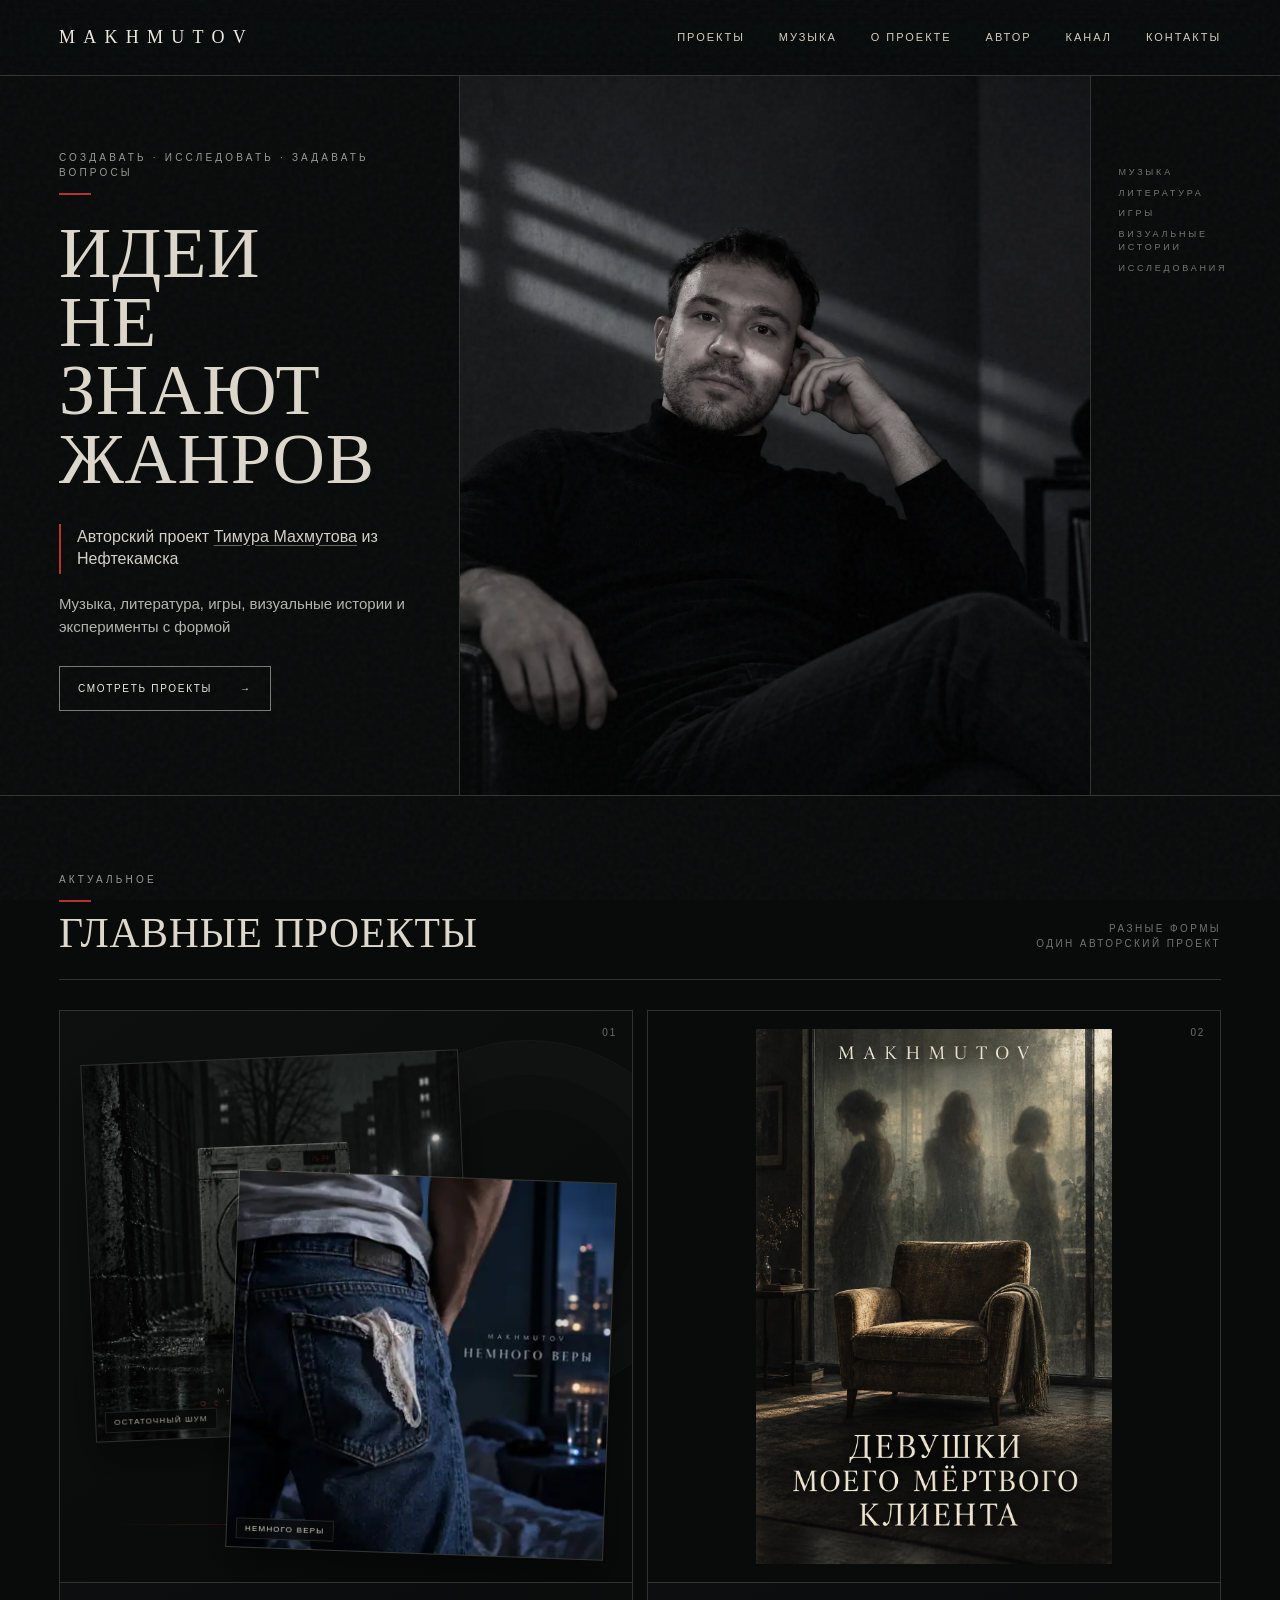
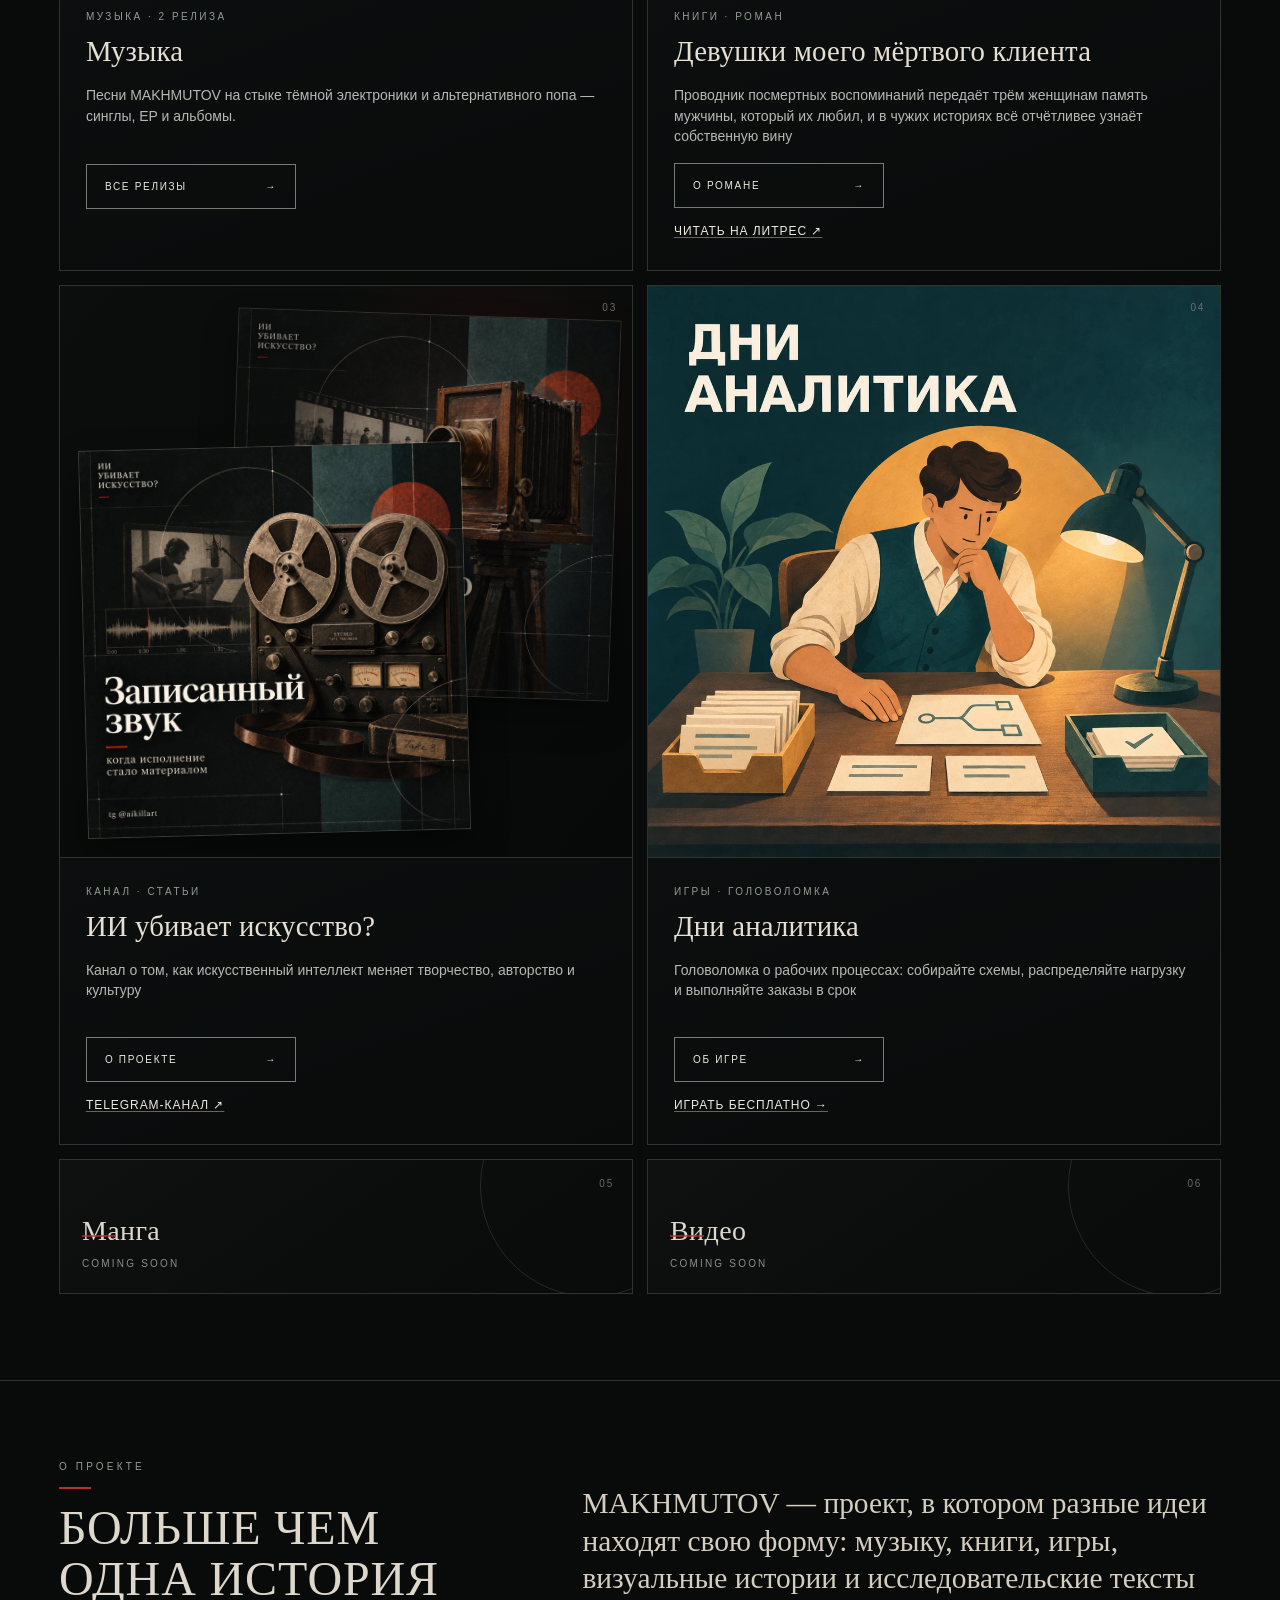
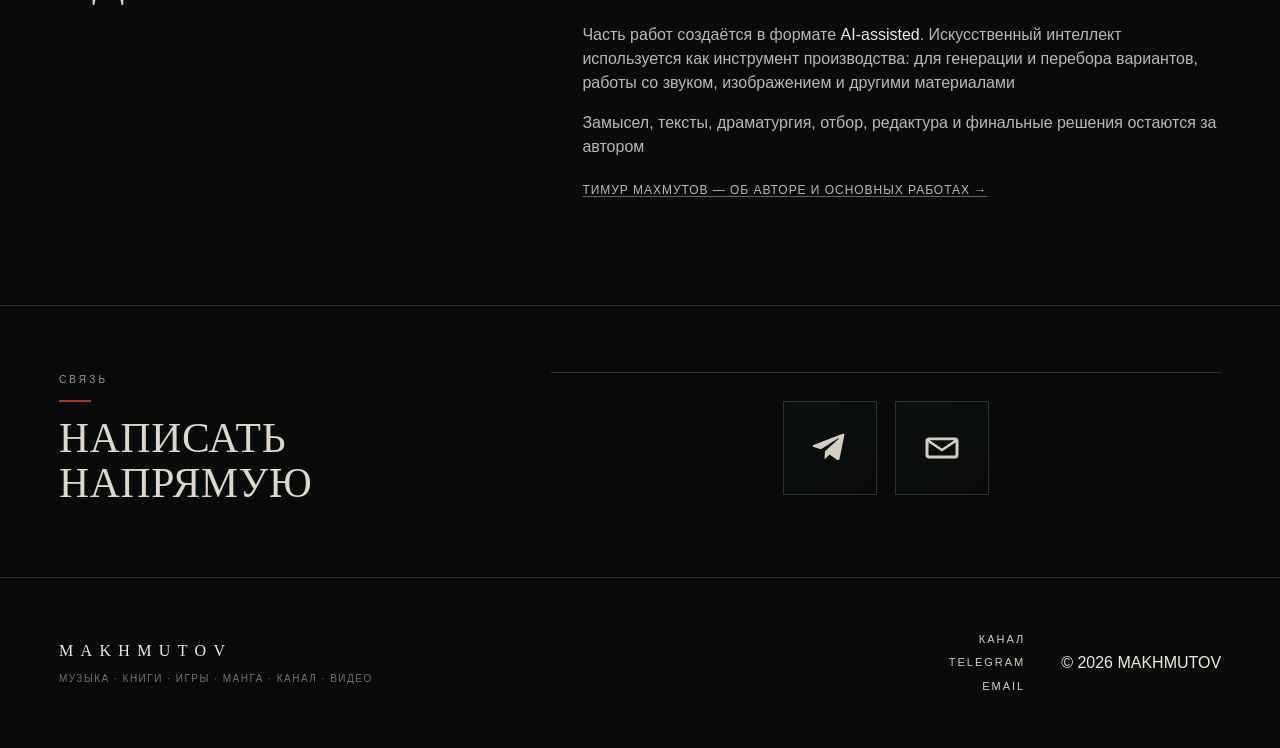
==== index.html @ 9120bb1f "Unify project cards and refine Analyst Days artwork and copy" ====
<!doctype html>
<html lang="ru">
<head>
  <meta charset="utf-8">
  <meta name="viewport" content="width=device-width, initial-scale=1">
  <title>MAKHMUTOV — Тимур Махмутов | музыка, книги, игры и AI-проекты</title>
  <meta name="description" content="Официальный сайт Тимура Махмутова (MAKHMUTOV): музыка, литература, игры, визуальные истории и исследования об ИИ, творчестве и технологиях.">
  <meta name="author" content="Тимур Махмутов">
  <meta name="robots" content="index, follow, max-image-preview:large, max-snippet:-1, max-video-preview:-1">
  <meta name="theme-color" content="#090b0b">
  <link rel="canonical" href="https://makhmutov.site/">

  <meta property="og:title" content="MAKHMUTOV — Тимур Махмутов">
  <meta property="og:description" content="Официальный сайт Тимура Махмутова: музыка, литература, игры, визуальные истории и исследования об ИИ и творчестве.">
  <meta property="og:type" content="website">
  <meta property="og:locale" content="ru_RU">
  <meta property="og:site_name" content="MAKHMUTOV">
  <meta property="og:url" content="https://makhmutov.site/">
  <meta property="og:image" content="https://makhmutov.site/assets/og-preview.jpg">
  <meta property="og:image:alt" content="MAKHMUTOV — авторский проект Тимура Махмутова">
  <meta property="og:image:width" content="1200">
  <meta property="og:image:height" content="630">
  <meta name="twitter:card" content="summary_large_image">
  <meta name="twitter:title" content="MAKHMUTOV — Тимур Махмутов">
  <meta name="twitter:description" content="Официальный сайт Тимура Махмутова: музыка, литература, игры, визуальные истории и исследования об ИИ и творчестве.">
  <meta name="twitter:image" content="https://makhmutov.site/assets/og-preview.jpg">

  <link rel="icon" href="assets/favicon.svg" type="image/svg+xml">
  <link rel="preload" as="image" href="assets/portrait.webp" fetchpriority="high">
  <link rel="stylesheet" href="styles.css?v=20261117-r2">

  <script type="application/ld+json">
  {
    "@context": "https://schema.org",
    "@graph": [
      {
        "@type": "WebSite",
        "@id": "https://makhmutov.site/#website",
        "name": "MAKHMUTOV",
        "url": "https://makhmutov.site/",
        "description": "Официальный сайт Тимура Махмутова (MAKHMUTOV): музыка, литература, игры, визуальные истории и исследования об ИИ, творчестве и технологиях.",
        "inLanguage": "ru",
        "creator": {
          "@id": "https://makhmutov.site/#timur-makhmutov"
        }
      },
      {
        "@type": "Person",
        "@id": "https://makhmutov.site/#timur-makhmutov",
        "name": "Тимур Махмутов",
        "alternateName": ["MAKHMUTOV", "Makhmutov", "Махмутов", "Timur Makhmutov"],
        "url": "https://makhmutov.site/timur-makhmutov/",
        "image": "https://makhmutov.site/assets/portrait.webp",
        "description": "Автор проекта MAKHMUTOV, работающего с музыкой, литературой, играми, визуальными историями и исследовательскими текстами.",
        "sameAs": [
          "https://github.com/MakhmutovTZ",
          "https://t.me/Mkh_tz"
        ]
      }
    ]
  }
  </script>
</head>
<body>
  <div class="grain" aria-hidden="true"></div>
  <div class="page-grid" aria-hidden="true"></div>

  <header class="topbar">
    <a class="wordmark" href="#top" aria-label="MAKHMUTOV — на главную">MAKHMUTOV</a>
    <button class="menu-toggle" aria-controls="nav" aria-expanded="false">Меню</button>
    <nav id="nav" class="nav" aria-label="Основная навигация">
      <a href="#works">Проекты</a>
      <a href="/music/">Музыка</a>
      <a href="#about">О проекте</a>
      <a href="/timur-makhmutov/">Автор</a>
      <a href="https://t.me/aikillart" target="_blank" rel="noopener noreferrer">Канал</a>
      <a href="#contacts">Контакты</a>
    </nav>
  </header>

  <main id="top">
    <section class="hero shell">
      <div class="hero-copy">
        <p class="kicker">Создавать · исследовать · задавать вопросы</p>
        <h1>Идеи<br>не знают<br>жанров</h1>
        <div class="hero-identity" aria-label="Об авторе проекта">
          Авторский проект <a class="identity-link" href="/timur-makhmutov/">Тимура Махмутова</a> из Нефтекамска
        </div>
        <p class="hero-sub">Музыка, литература, игры, визуальные истории и эксперименты с формой</p>
        <a class="btn" href="#works">Смотреть проекты <span aria-hidden="true">→</span></a>
      </div>

      <figure class="hero-image">
        <img src="assets/portrait.webp" alt="Тимур Махмутов" width="1254" height="1254" fetchpriority="high">
      </figure>

      <aside class="hero-aside" aria-label="Направления проекта">
        <span>МУЗЫКА</span>
        <span>ЛИТЕРАТУРА</span>
        <span>ИГРЫ</span>
        <span>ВИЗУАЛЬНЫЕ ИСТОРИИ</span>
        <span>ИССЛЕДОВАНИЯ</span>
      </aside>
    </section>

    <section id="works" class="works shell">
      <div class="section-head">
        <div>
          <p class="kicker">Актуальное</p>
          <h2>Главные проекты</h2>
        </div>
        <p class="section-note">Разные формы<br>Один авторский проект</p>
      </div>

      <div class="featured-grid">
        <a class="feature-card feature-music music-category-card" href="/music/" aria-label="Музыка MAKHMUTOV — открыть все релизы">
          <div class="feature-index">01</div>
          <div class="music-covers" aria-label="Обложки музыкальных релизов MAKHMUTOV">
            <figure class="music-cover">
              <img src="assets/ostatochny-shum.webp" alt="Обложка EP «Остаточный шум»" loading="lazy">
              <figcaption>Остаточный шум</figcaption>
            </figure>
            <figure class="music-cover">
              <img src="assets/nemnogo-very.webp" alt="Обложка сингла «Немного веры»" loading="lazy">
              <figcaption>Немного веры</figcaption>
            </figure>
          </div>
          <div class="feature-body">
            <p class="project-type">Музыка · 2 релиза</p>
            <h3>Музыка</h3>
            <p>Песни MAKHMUTOV на стыке тёмной электроники и альтернативного попа — синглы, EP и альбомы.</p>
            <div class="feature-actions">
              <span class="btn feature-card-cta">Все релизы <span aria-hidden="true">→</span></span>
            </div>
          </div>
        </a>

        <article class="feature-card feature-book">
          <div class="feature-index">02</div>
          <div class="feature-media book-media">
            <img src="assets/dead-client-girls.webp" alt="Обложка романа «Девушки моего мёртвого клиента»" loading="lazy">
          </div>
          <div class="feature-body">
            <p class="project-type">Книги · Роман</p>
            <h3>Девушки моего мёртвого клиента</h3>
            <p>Проводник посмертных воспоминаний передаёт трём женщинам память мужчины, который их любил, и в чужих историях всё отчётливее узнаёт собственную вину</p>
            <div class="feature-actions">
              <a class="btn" href="/books/devushki-moego-mertvogo-klienta/">О романе <span aria-hidden="true">→</span></a>
              <a class="text-link card-secondary-link" href="https://www.litres.ru/book/makhmutov-34075907/devushki-moego-miortvogo-klienta-74494457/" target="_blank" rel="noopener noreferrer">Читать на ЛитРес ↗</a>
            </div>
          </div>
        </article>

        <article id="channel" class="feature-card feature-channel">
          <div class="feature-index">03</div>
          <div class="channel-visual" aria-label="Визуалы статей канала «ИИ убивает искусство?»">
            <img class="channel-img channel-img-back" src="assets/ai-art-photo.webp" alt="Обложка статьи «Фотография и раннее кино»" loading="lazy">
            <img class="channel-img channel-img-front" src="assets/ai-art-sound.webp" alt="Обложка статьи «Записанный звук»" loading="lazy">
          </div>
          <div class="feature-body">
            <p class="project-type">Канал · Статьи</p>
            <h3>ИИ убивает искусство?</h3>
            <p>Канал о том, как искусственный интеллект меняет творчество, авторство и культуру</p>
            <div class="feature-actions">
              <a class="btn" href="/projects/ii-ubivaet-iskusstvo/">О проекте <span aria-hidden="true">→</span></a>
              <a class="text-link card-secondary-link" href="https://t.me/aikillart" target="_blank" rel="noopener noreferrer">Telegram-канал ↗</a>
            </div>
          </div>
        </article>
        <article class="feature-card feature-game" aria-labelledby="analyst-card-title">
          <div class="feature-index">04</div>
          <a class="feature-media game-cover" href="/games/analyst-days/" aria-label="Дни аналитика — об игре">
            <img src="/games/analyst-days/cover-square.webp" alt="Обложка «Дней аналитика»: аналитик за рабочим столом разбирает документы" width="1024" height="1024" loading="lazy">
          </a>
          <div class="feature-body">
            <p class="project-type">Игры · Головоломка</p>
            <h3 id="analyst-card-title">Дни аналитика</h3>
            <p>Головоломка о рабочих процессах: собирайте схемы, распределяйте нагрузку и выполняйте заказы в срок</p>
            <div class="feature-actions">
              <a class="btn" href="/games/analyst-days/">Об игре <span aria-hidden="true">→</span></a>
              <a class="text-link card-secondary-link" href="/games/analyst-days/play/">Играть бесплатно <span aria-hidden="true">→</span></a>
            </div>
          </div>
        </article>
      </div>

      <div class="future-grid future-grid-pair" aria-label="Будущие направления">
        <article class="future-card">
          <span class="future-no">05</span>
          <div><h3>Манга</h3><p>COMING SOON</p></div>
        </article>
        <article class="future-card">
          <span class="future-no">06</span>
          <div><h3>Видео</h3><p>COMING SOON</p></div>
        </article>
      </div>
    </section>

    <section id="about" class="about shell">
      <div class="about-title">
        <p class="kicker">О проекте</p>
        <h2>Больше чем одна история</h2>
      </div>
      <div class="about-copy">
        <p class="about-lead">MAKHMUTOV — проект, в котором разные идеи находят свою форму: музыку, книги, игры, визуальные истории и исследовательские тексты</p>
        <p>Часть работ создаётся в формате <strong>AI-assisted</strong>. Искусственный интеллект используется как инструмент производства: для генерации и перебора вариантов, работы со звуком, изображением и другими материалами</p>
        <p>Замысел, тексты, драматургия, отбор, редактура и финальные решения остаются за автором</p>
        <p><a class="text-link" href="/timur-makhmutov/">Тимур Махмутов — об авторе и основных работах <span aria-hidden="true">→</span></a></p>
      </div>
    </section>

    <section id="contacts" class="contacts shell">
      <div class="contacts-title">
        <p class="kicker">Связь</p>
        <h2>Написать напрямую</h2>
      </div>
      <div class="contact-links" aria-label="Способы связи">
        <a class="contact-icon" href="https://t.me/Mkh_tz" target="_blank" rel="noopener noreferrer" aria-label="Написать в Telegram" data-label="Telegram">
          <svg viewBox="0 0 24 24" aria-hidden="true">
            <path d="M21.6 3.3 18.4 19c-.2 1.1-.9 1.4-1.8.9l-4.9-3.6-2.4 2.3c-.3.3-.5.5-1 .5l.4-5 9.1-8.2c.4-.4-.1-.6-.6-.2L6 12.8l-4.8-1.5c-1-.3-1.1-1 .2-1.5L20 2.6c.9-.3 1.8.2 1.6.7Z"/>
          </svg>
          <span class="sr-only">Telegram</span>
        </a>
        <a class="contact-icon" href="mailto:timamakhmutovz@gmail.com" aria-label="Написать по электронной почте" data-label="Email">
          <svg viewBox="0 0 24 24" aria-hidden="true">
            <path d="M3.5 5h17A2.5 2.5 0 0 1 23 7.5v9A2.5 2.5 0 0 1 20.5 19h-17A2.5 2.5 0 0 1 1 16.5v-9A2.5 2.5 0 0 1 3.5 5Zm8.5 7.3 8.2-5.5H3.8l8.2 5.5Zm0 2.1L3 8.4v8.1c0 .3.2.5.5.5h17c.3 0 .5-.2.5-.5V8.4l-9 6Z"/>
          </svg>
          <span class="sr-only">Email</span>
        </a>
      </div>
    </section>
  </main>

  <footer class="footer shell">
    <div>
      <div class="wordmark footer-mark">MAKHMUTOV</div>
      <p>Музыка · книги · игры · манга · канал · видео</p>
    </div>
    <div class="footer-links">
      <a href="https://t.me/aikillart" target="_blank" rel="noopener noreferrer">Канал</a>
      <a href="https://t.me/Mkh_tz" target="_blank" rel="noopener noreferrer">Telegram</a>
      <a href="mailto:timamakhmutovz@gmail.com">Email</a>
    </div>
    <div class="copyright">© 2026 MAKHMUTOV</div>
  </footer>

  <script src="script.js?v=20261117"></script>
</body>
</html>
---- styles.css ----
:root{
  --bg:#090b0b;
  --panel:#0d1010;
  --panel2:#101313;
  --ink:#eee9df;
  --paper:#d5cec0;
  --muted:#969b95;
  --line:#303431;
  --line-soft:#202422;
  --accent:#b6322b;
  --serif:Georgia,"Times New Roman",serif;
  --display-serif:"Bodoni 72",Didot,"Bodoni MT","Times New Roman",serif;
  --sans:-apple-system,BlinkMacSystemFont,"Segoe UI",Arial,sans-serif;
  --max:1540px;
}
*{box-sizing:border-box}
html{scroll-behavior:smooth;background:var(--bg)}
body{margin:0;background:var(--bg);color:var(--ink);font-family:var(--sans);line-height:1.5;overflow-x:hidden}
img{max-width:100%;display:block}
a{color:inherit}
::selection{background:var(--accent);color:#fff}
.grain{position:fixed;inset:0;z-index:40;pointer-events:none;opacity:.045;background-image:url("data:image/svg+xml,%3Csvg viewBox='0 0 200 200' xmlns='http://www.w3.org/2000/svg'%3E%3Cfilter id='n'%3E%3CfeTurbulence type='fractalNoise' baseFrequency='.84' numOctaves='3' stitchTiles='stitch'/%3E%3C/filter%3E%3Crect width='100%25' height='100%25' filter='url(%23n)' opacity='.72'/%3E%3C/svg%3E")}
.page-grid{position:fixed;inset:0;z-index:-1;pointer-events:none;background-image:linear-gradient(to right,transparent calc(25% - .5px),rgba(255,255,255,.035) 25%,transparent calc(25% + .5px)),linear-gradient(to right,transparent calc(50% - .5px),rgba(255,255,255,.028) 50%,transparent calc(50% + .5px)),linear-gradient(to right,transparent calc(75% - .5px),rgba(255,255,255,.035) 75%,transparent calc(75% + .5px))}
.shell{max-width:var(--max);margin:0 auto;padding-left:clamp(22px,4.6vw,78px);padding-right:clamp(22px,4.6vw,78px)}
.topbar{height:76px;display:flex;align-items:center;padding:0 clamp(22px,4.6vw,78px);border-bottom:1px solid var(--line);background:rgba(9,11,11,.91);backdrop-filter:blur(14px);position:sticky;top:0;z-index:30}
.wordmark{font-family:var(--serif);font-size:18px;letter-spacing:.46em;text-decoration:none;white-space:nowrap;color:var(--ink)}
.nav{margin-left:auto;display:flex;gap:34px;align-items:center}.nav a,.footer a{font-size:11px;letter-spacing:.18em;text-transform:uppercase;text-decoration:none;color:var(--paper)}.nav a:hover,.footer a:hover{color:#fff}
.menu-toggle{display:none;margin-left:auto;border:1px solid var(--line);background:none;color:var(--ink);padding:8px 12px;letter-spacing:.14em;text-transform:uppercase;font-size:10px}
.kicker{margin:0;color:var(--muted);font-size:10px;letter-spacing:.32em;text-transform:uppercase}.kicker:after{content:"";display:block;width:32px;height:2px;background:var(--accent);margin-top:13px}
.hero{min-height:720px;display:grid;grid-template-columns:minmax(330px,.92fr) minmax(560px,1.45fr) minmax(125px,.30fr);border-bottom:1px solid var(--line);overflow:hidden;position:relative}
.hero-copy{padding:74px 40px 60px 0;position:relative;z-index:3}.hero h1,.section-head h2,.about h2,.contacts h2{font-family:var(--display-serif);font-weight:400;text-transform:uppercase;color:#ddd7cc;letter-spacing:.018em}.feature-body h3,.future-card h3{font-family:var(--serif);font-weight:400;text-transform:none}.hero h1{font-size:clamp(56px,5.65vw,92px);line-height:.95;letter-spacing:.012em;margin:24px 0 30px}
.hero-identity{max-width:500px;border-left:2px solid var(--accent);padding:2px 0 3px 16px;margin:0 0 19px;font-family:var(--sans);font-size:clamp(16px,1.18vw,19px);font-weight:400;line-height:1.42;color:#d5d0c7;letter-spacing:.005em}
.hero-sub{font-size:15px;color:#b3b5b0;max-width:470px;margin:0 0 4px}
.btn{display:inline-flex;align-items:center;justify-content:space-between;gap:28px;min-width:210px;margin-top:24px;padding:14px 18px;border:1px solid #777b76;color:var(--ink);text-decoration:none;text-transform:uppercase;letter-spacing:.17em;font-size:10px;transition:.22s}.btn:hover{border-color:var(--accent);background:rgba(182,50,43,.09)}.btn-muted{opacity:.58;cursor:default}.btn-muted:hover{border-color:#777b76;background:none}
.hero-image{margin:0;border-left:1px solid var(--line);border-right:1px solid var(--line);min-height:100%;position:relative;background:#111}.hero-image:after{content:"";position:absolute;inset:0;background:linear-gradient(90deg,rgba(9,11,11,.26),transparent 42%),linear-gradient(0deg,rgba(9,11,11,.20),transparent 36%)}.hero-image img{width:100%;height:100%;object-fit:cover;object-position:52% 40%;filter:saturate(.72) contrast(1.04) brightness(.93)}
.hero-aside{padding:90px 0 0 28px;display:flex;flex-direction:column;gap:7px;color:#717671;font-size:9px;letter-spacing:.31em}
.works{padding-top:76px;padding-bottom:86px}.section-head{display:flex;align-items:end;justify-content:space-between;border-bottom:1px solid var(--line);padding-bottom:24px;margin-bottom:30px}.section-head h2{font-size:clamp(30px,3.25vw,50px);line-height:1.04;margin:10px 0 0}.section-note{margin:0 0 4px;color:#6f746f;text-transform:uppercase;font-size:10px;letter-spacing:.24em;text-align:right}
.featured-grid{display:grid;grid-template-columns:repeat(3,minmax(0,1fr));gap:14px}.feature-card{border:1px solid var(--line);background:linear-gradient(160deg,var(--panel2),var(--bg));position:relative;min-width:0;display:flex;flex-direction:column;overflow:hidden}.feature-index{position:absolute;right:15px;top:14px;color:#686d68;font-size:10px;letter-spacing:.18em;z-index:4}.feature-media{aspect-ratio:1/1;overflow:hidden;border-bottom:1px solid var(--line);background:#080909}.feature-media img{width:100%;height:100%;object-fit:cover;transition:transform .6s ease}.feature-card:hover .feature-media img{transform:scale(1.015)}.book-media img{object-fit:contain;background:#090a0a;padding:18px 0}.feature-body{padding:26px 26px 30px;display:flex;flex-direction:column;flex:1}.project-type{margin:0;color:var(--muted);font-size:10px;letter-spacing:.25em;text-transform:uppercase}.feature-body h3{font-size:clamp(26px,2.25vw,40px);line-height:1.08;margin:12px 0 10px;letter-spacing:.005em;color:#e5dfd4}.feature-body p:not(.project-type):not(.meta){color:#b6b8b3;font-size:14px;line-height:1.46;margin:8px 0 16px}.feature-body .btn{margin-top:0;align-self:flex-start}.meta{font-size:10px;letter-spacing:.19em;text-transform:uppercase;color:var(--paper);margin:0}.feature-actions{margin-top:auto;display:flex;flex-direction:column;align-items:flex-start;gap:14px}.feature-actions .btn{margin-top:0}.feature-actions .card-secondary-link{display:block;margin-top:0!important}@media(min-width:821px){.featured-grid .feature-actions{min-height:76px}}
.channel-visual{aspect-ratio:1/1;position:relative;overflow:hidden;border-bottom:1px solid var(--line);background:#070908}.channel-visual:before{content:"";position:absolute;inset:0;background:radial-gradient(circle at 74% 25%,rgba(182,50,43,.13),transparent 34%),linear-gradient(130deg,#0b0e0d,#070808);z-index:0}.channel-img{position:absolute;width:67%;box-shadow:0 18px 36px rgba(0,0,0,.45);border:1px solid rgba(213,206,192,.25);z-index:1;transition:transform .38s ease,opacity .38s ease,box-shadow .38s ease}.channel-img-back{top:5%;right:3%;transform:rotate(2deg);opacity:.72}.channel-img-front{left:4%;bottom:4%;transform:rotate(-1.5deg)}.feature-channel:hover .channel-img-back{transform:translate(5px,-6px) rotate(2.8deg);opacity:.82;box-shadow:0 22px 42px rgba(0,0,0,.5)}.feature-channel:hover .channel-img-front{transform:translate(-5px,6px) rotate(-2.3deg);box-shadow:0 24px 46px rgba(0,0,0,.54)}
.future-grid{display:grid;grid-template-columns:repeat(3,1fr);gap:14px;margin-top:14px}.future-card{min-height:185px;border:1px solid var(--line);background:linear-gradient(145deg,#0e1110,#090a0a);padding:22px;display:flex;justify-content:space-between;align-items:flex-end;position:relative;overflow:hidden}.future-card:before{content:"";position:absolute;right:-70px;top:-85px;width:220px;height:220px;border:1px solid #242826;border-radius:50%}.future-card:after{content:"";position:absolute;left:22px;bottom:56px;width:34px;height:2px;background:var(--accent);opacity:.7}.future-no{position:absolute;right:18px;top:16px;color:#656a65;font-size:10px;letter-spacing:.18em}.future-card h3{font-size:28px;margin:0 0 4px;letter-spacing:.015em;color:#ded8ce}.future-card p{margin:0;color:#8b8f8a;letter-spacing:.22em;font-size:10px}
.about{border-top:1px solid var(--line);border-bottom:1px solid var(--line);padding-top:78px;padding-bottom:88px;display:grid;grid-template-columns:.78fr 1.22fr;gap:9vw}.about h2{font-size:clamp(34px,3.75vw,58px);line-height:1.06;margin:14px 0 0}.about-copy{padding-top:26px}.about-lead{font-family:var(--serif);font-size:clamp(23px,2.3vw,36px);line-height:1.27;margin:0 0 26px;color:var(--paper)}.about-copy p:not(.about-lead){max-width:780px;color:#b7bab4;font-size:16px}.about-copy strong{color:var(--ink);font-weight:500}
.contacts{border-bottom:1px solid var(--line);padding-top:66px;padding-bottom:72px;display:grid;grid-template-columns:.72fr 1.28fr;gap:9vw;align-items:start}
.contacts h2{font-size:clamp(32px,3.25vw,50px);line-height:1.06;margin:14px 0 0}
.contact-links{display:flex;align-items:center;justify-content:center;gap:18px;border-top:1px solid var(--line);padding-top:28px;width:100%}
.contact-icon{width:94px;height:94px;border:1px solid var(--line);display:grid;place-items:center;position:relative;text-decoration:none;color:var(--paper);background:linear-gradient(145deg,#0d1010,#090b0b);transition:.22s transform,.22s border-color,.22s background-color}
.contact-icon svg{width:36px;height:36px;fill:currentColor;transition:.22s color,.22s transform}
.contact-icon:after{content:attr(data-label);position:absolute;left:50%;bottom:-27px;transform:translateX(-50%);font-size:9px;letter-spacing:.22em;text-transform:uppercase;color:#777c77;opacity:0;transition:.2s opacity;white-space:nowrap}
.contact-icon:hover{transform:translateY(-3px);border-color:var(--accent);background:#0d1010}
.contact-icon:hover svg{color:var(--accent);transform:scale(1.04)}
.contact-icon:hover:after{opacity:1}
.sr-only{position:absolute;width:1px;height:1px;padding:0;margin:-1px;overflow:hidden;clip:rect(0,0,0,0);white-space:nowrap;border:0}
.footer{min-height:170px;display:grid;grid-template-columns:1fr auto auto;align-items:center;gap:36px}.footer-mark{font-size:16px}.footer p{margin:8px 0 0;color:#6f746f;font-size:10px;letter-spacing:.15em;text-transform:uppercase}.footer-links{text-align:right;display:flex;flex-direction:column;gap:7px}.copyright{white-space:nowrap}
@media(max-width:1100px){.hero{grid-template-columns:minmax(300px,.9fr) minmax(480px,1.35fr)}.hero-aside{display:none}.featured-grid{grid-template-columns:1fr 1fr}.feature-channel{grid-column:1/-1;display:grid;grid-template-columns:1fr 1fr}.feature-channel .channel-visual{aspect-ratio:auto;min-height:520px;border-bottom:0;border-right:1px solid var(--line)}.feature-channel .feature-body{justify-content:center}.future-grid{grid-template-columns:repeat(3,1fr)}}
@media(max-width:820px){.topbar{height:64px}.nav{display:none;position:absolute;left:0;right:0;top:64px;background:#090b0b;border-bottom:1px solid var(--line);padding:20px 24px;flex-direction:column;align-items:flex-start;gap:16px}.nav.open{display:flex}.menu-toggle{display:block}.hero{display:flex;flex-direction:column;min-height:auto}.hero-copy{padding:52px 0 34px}.hero-image{height:min(76vw,650px);min-height:440px;border:1px solid var(--line);order:2}.hero h1{font-size:clamp(52px,10.8vw,74px)}.featured-grid{grid-template-columns:1fr}.feature-channel{grid-column:auto;display:flex}.feature-channel .channel-visual{min-height:0;aspect-ratio:1/1;border-right:0;border-bottom:1px solid var(--line)}.future-grid{grid-template-columns:1fr}.about,.contacts{grid-template-columns:1fr;gap:20px}.about-copy{padding-top:0}.contact-links{display:flex;grid-template-columns:none}.section-head{display:block}.section-note{text-align:left;margin-top:14px}.footer{grid-template-columns:1fr;padding-top:42px;padding-bottom:42px;gap:18px}.footer-links{text-align:left}}
@media(max-width:520px){.wordmark{font-size:13px;letter-spacing:.35em}.hero h1{font-size:48px}.hero-identity{font-size:16px}.hero-image{height:460px}.works{padding-top:54px;padding-bottom:58px}.feature-body{padding:22px}.feature-body h3{font-size:34px}.future-card{min-height:160px}.about{padding-top:58px;padding-bottom:62px}.contacts{padding-top:52px;padding-bottom:56px}.about h2,.contacts h2{font-size:36px}.about-lead{font-size:24px}.contact-icon{width:82px;height:82px}.contact-icon svg{width:32px;height:32px}}
@media(prefers-reduced-motion:reduce){html{scroll-behavior:auto}.feature-media img{transition:none}}
.identity-link,.text-link{color:inherit;text-decoration-color:rgba(213,206,192,.45);text-underline-offset:.18em}
.identity-link:hover,.text-link:hover{color:#fff;text-decoration-color:var(--accent)}
.text-link{display:inline-block;margin-top:6px;font-size:12px;letter-spacing:.08em;text-transform:uppercase}
.profile-hero .hero-copy{display:flex;flex-direction:column;justify-content:center}
.profile-hero .hero-copy h1{font-size:clamp(52px,5.35vw,86px)}
.profile-alias{margin:0 0 18px;color:var(--paper);font-size:11px;letter-spacing:.22em;text-transform:uppercase}
.profile-about .about-copy p{max-width:820px}
.profile-project .feature-body{min-height:290px}
.profile-project .feature-body h3{font-size:clamp(25px,2vw,34px)}
.profile-project .meta-links{margin-top:auto;display:flex;gap:14px;flex-wrap:wrap}
.profile-project .meta-links a{font-size:10px;letter-spacing:.16em;text-transform:uppercase;text-decoration:none;border-bottom:1px solid var(--line);padding-bottom:4px}
.profile-project .meta-links a:hover{border-color:var(--accent)}

.card-secondary-link{margin-top:12px!important;align-self:flex-start}
.detail-hero{min-height:680px;display:grid;grid-template-columns:minmax(360px,.9fr) minmax(480px,1.1fr);border-bottom:1px solid var(--line)}
.detail-hero-copy{padding:76px 56px 64px 0;display:flex;flex-direction:column;justify-content:center}
.detail-hero-copy h1{font-family:var(--display-serif);font-weight:400;color:#ddd7cc;font-size:clamp(48px,5vw,82px);line-height:.98;letter-spacing:.012em;margin:22px 0 24px}
.detail-hero-copy .hero-sub{max-width:650px}
.detail-media{margin:0;border-left:1px solid var(--line);min-height:100%;background:#090a0a;display:grid;place-items:center;overflow:hidden}
.detail-media img{width:100%;height:100%;object-fit:cover}
.detail-media.contain img{object-fit:contain;padding:clamp(24px,5vw,72px)}
.detail-channel-media{position:relative;min-height:100%;background:radial-gradient(circle at 72% 28%,rgba(182,50,43,.13),transparent 34%),linear-gradient(130deg,#0b0e0d,#070808);overflow:hidden}
.detail-channel-media img{position:absolute;width:62%;height:auto;object-fit:cover;border:1px solid rgba(213,206,192,.25);box-shadow:0 24px 48px rgba(0,0,0,.48)}
.detail-channel-media img:first-child{right:4%;top:8%;transform:rotate(2deg);opacity:.74}
.detail-channel-media img:last-child{left:5%;bottom:7%;transform:rotate(-1.5deg)}
.detail-body{padding-top:76px;padding-bottom:86px}
.detail-grid{display:grid;grid-template-columns:minmax(220px,.55fr) minmax(0,1.45fr);gap:8vw;border-top:1px solid var(--line);padding-top:34px}
.detail-label{color:var(--muted);font-size:10px;letter-spacing:.28em;text-transform:uppercase}
.detail-copy{max-width:880px}
.detail-copy .lead{font-family:var(--serif);font-size:clamp(23px,2.25vw,34px);line-height:1.3;color:var(--paper);margin:0 0 26px}
.detail-copy p{color:#b7bab4;font-size:16px;line-height:1.65}
.detail-copy h2{font-family:var(--display-serif);font-weight:400;text-transform:uppercase;color:#ddd7cc;font-size:clamp(30px,3vw,44px);line-height:1.05;margin:54px 0 20px}
.tracklist{list-style:none;margin:26px 0 0;padding:0;border-top:1px solid var(--line)}
.tracklist li{display:grid;grid-template-columns:42px 1fr;gap:18px;padding:13px 0;border-bottom:1px solid var(--line-soft);color:var(--paper)}
.tracklist .track-no{color:#686d68;font-size:10px;letter-spacing:.16em;padding-top:4px}
.detail-actions{display:flex;gap:12px;flex-wrap:wrap;margin-top:30px}
.detail-actions .btn{margin-top:0}
.breadcrumb{padding-top:24px;padding-bottom:0;color:#747974;font-size:10px;letter-spacing:.15em;text-transform:uppercase}
.breadcrumb a{text-decoration:none}.breadcrumb a:hover{color:#fff}
.fact-list{display:grid;grid-template-columns:repeat(2,minmax(0,1fr));gap:1px;background:var(--line);border:1px solid var(--line);margin:30px 0}
.fact{background:var(--bg);padding:20px}
.fact span{display:block;color:#707570;font-size:9px;letter-spacing:.2em;text-transform:uppercase;margin-bottom:8px}
.fact strong{font-family:var(--serif);font-weight:400;color:var(--paper);font-size:20px}
@media(max-width:820px){.detail-hero{display:flex;flex-direction:column;min-height:auto}.detail-hero-copy{padding:52px 0 38px}.detail-media{height:min(92vw,680px);border:1px solid var(--line)}.detail-channel-media{width:100%;height:min(92vw,680px);min-height:460px}.detail-grid{grid-template-columns:1fr;gap:18px}.fact-list{grid-template-columns:1fr}.detail-body{padding-top:54px;padding-bottom:60px}}


/* MUSIC LIBRARY */
.release-strip{display:grid;grid-template-columns:auto 1fr auto;align-items:center;gap:24px;border:1px solid var(--line);border-left:2px solid var(--accent);padding:18px 20px;margin:0 0 18px;text-decoration:none;background:linear-gradient(100deg,rgba(182,50,43,.09),rgba(13,16,16,.9));transition:.22s border-color,.22s background}
.release-strip:hover{border-color:#555b56;background:linear-gradient(100deg,rgba(182,50,43,.14),rgba(13,16,16,.96))}
.release-strip-meta,.release-strip-cta{font-size:9px;letter-spacing:.19em;text-transform:uppercase;color:var(--muted)}
.release-strip strong{font-family:var(--serif);font-size:22px;font-weight:400;color:var(--paper)}
.release-strip-cta{color:var(--paper);text-align:right}
.music-library{padding-top:54px;padding-bottom:86px}
.music-library-head h1{font-family:var(--display-serif);font-weight:400;text-transform:uppercase;color:#ddd7cc;font-size:clamp(42px,5vw,76px);line-height:1;margin:14px 0 0}
.release-grid{display:grid;grid-template-columns:repeat(2,minmax(0,1fr));gap:18px}
.release-card{border:1px solid var(--line);background:linear-gradient(160deg,var(--panel2),var(--bg));overflow:hidden;display:grid;grid-template-columns:minmax(260px,.95fr) minmax(280px,1.05fr);min-height:430px}
.release-card-current{border-color:#474b47}
.release-art{display:block;aspect-ratio:1/1;background:#080909;overflow:hidden;text-decoration:none}
.release-art img{width:100%;height:100%;object-fit:cover;transition:transform .5s ease}
.release-card:hover .release-art img{transform:scale(1.012)}
.release-art-type{position:relative;display:flex;flex-direction:column;justify-content:flex-end;padding:clamp(24px,4vw,52px);background:radial-gradient(circle at 76% 20%,rgba(182,50,43,.22),transparent 31%),linear-gradient(145deg,#141817 0%,#090b0b 58%,#0b1115 100%);border-right:1px solid var(--line)}
.release-art-type:before{content:"";position:absolute;inset:0;background:linear-gradient(118deg,transparent 0 46%,rgba(213,206,192,.045) 46.2% 46.6%,transparent 46.8%),linear-gradient(18deg,transparent 0 67%,rgba(213,206,192,.035) 67.2% 67.7%,transparent 67.9%)}
.release-art-kicker{position:relative;z-index:1;font-size:9px;letter-spacing:.32em;text-transform:uppercase;color:#8b908b;margin-bottom:auto}
.release-art-title{position:relative;z-index:1;font-family:var(--display-serif);font-size:clamp(38px,5vw,78px);line-height:.88;text-transform:uppercase;color:#ddd7cc;letter-spacing:.01em}
.release-art-date{position:relative;z-index:1;margin-top:22px;color:#7e847e;font-size:9px;letter-spacing:.28em}
.release-card-body{padding:34px;display:flex;flex-direction:column;justify-content:center}
.release-card-body h2{font-family:var(--serif);font-size:clamp(29px,2.5vw,42px);font-weight:400;line-height:1.05;color:#e5dfd4;margin:12px 0}
.release-card-body>p:not(.project-type){color:#b6b8b3;font-size:14px;line-height:1.55}
.release-card-actions{margin-top:16px;display:flex;flex-direction:column;align-items:flex-start}
.release-card-actions .btn{margin-top:0}
.detail-release-art{padding:clamp(24px,4vw,56px)}
.detail-release-art .release-art-large{width:min(100%,720px);height:auto;aspect-ratio:1/1;border:1px solid var(--line)}
.release-quote{font-family:var(--serif);font-size:clamp(22px,2vw,30px)!important;color:var(--paper)!important;border-left:2px solid var(--accent);padding-left:18px;margin:30px 0!important}
@media(max-width:1050px){.release-card{grid-template-columns:1fr}.release-art-type{border-right:0;border-bottom:1px solid var(--line)}}
@media(max-width:820px){.release-strip{grid-template-columns:1fr;gap:7px}.release-strip-cta{text-align:left}.release-grid{grid-template-columns:1fr}.music-library{padding-top:42px}.release-card{min-height:0}.release-card-body{padding:26px}.detail-release-art{padding:18px}}


/* HOMEPAGE MUSIC CATEGORY */
.music-category-card{color:inherit;text-decoration:none}
.music-covers{
  aspect-ratio:1/1;
  position:relative;
  overflow:hidden;
  border-bottom:1px solid var(--line);
  background:
    radial-gradient(circle at 50% 46%,rgba(182,50,43,.10),transparent 38%),
    linear-gradient(145deg,#0d100f,#080909)
}
.music-covers:before{
  content:"";
  position:absolute;
  width:62%;
  aspect-ratio:1/1;
  right:-13%;
  top:5%;
  border:1px solid rgba(213,206,192,.08);
  border-radius:50%;
  box-shadow:inset 0 0 0 34px rgba(213,206,192,.015),inset 0 0 0 68px rgba(213,206,192,.012);
  opacity:.75
}
.music-covers:after{
  content:"";
  position:absolute;
  left:9%;
  right:9%;
  bottom:10%;
  height:1px;
  background:linear-gradient(90deg,transparent,rgba(182,50,43,.42),transparent);
  z-index:0
}
.music-cover{
  position:absolute;
  margin:0;
  width:66%;
  aspect-ratio:1/1;
  transition:transform .38s ease,filter .38s ease
}
.music-cover:first-child{
  left:5%;
  top:8%;
  z-index:1;
  transform:rotate(-2.4deg);
  filter:brightness(.82)
}
.music-cover:nth-child(2){
  right:4%;
  bottom:5%;
  z-index:2;
  transform:rotate(2.1deg)
}
.music-cover img{
  display:block;
  width:100%;
  height:100%;
  object-fit:cover;
  border:1px solid rgba(213,206,192,.22);
  box-shadow:0 22px 42px rgba(0,0,0,.48)
}
.music-cover figcaption{
  position:absolute;
  left:10px;
  bottom:9px;
  margin:0;
  max-width:calc(100% - 20px);
  padding:6px 8px 5px;
  background:rgba(7,9,9,.76);
  border:1px solid rgba(213,206,192,.14);
  backdrop-filter:blur(4px);
  color:#d5cec0;
  font-size:8px;
  line-height:1;
  letter-spacing:.15em;
  text-transform:uppercase;
  white-space:nowrap;
  overflow:hidden;
  text-overflow:ellipsis
}
.music-category-card:hover .music-cover:first-child{transform:translate(-5px,-5px) rotate(-3deg);filter:brightness(.9)}
.music-category-card:hover .music-cover:nth-child(2){transform:translate(5px,-6px) rotate(2.8deg)}
.music-category-card .feature-card-cta{margin-top:0;align-self:flex-start}
.detail-release-art>img{width:min(100%,720px);height:auto;aspect-ratio:1/1;object-fit:cover;border:1px solid var(--line)}
@media(max-width:520px){
  .music-cover{width:68%}
  .music-cover figcaption{font-size:7px;letter-spacing:.1em;padding:5px 6px}
}
@media(prefers-reduced-motion:reduce){.music-cover,.channel-img{transition:none}}

.future-card-live {
  text-decoration: none;
  transition: border-color .2s ease;
}
.future-card-live:hover, .future-card-live:focus-visible {
  border-color: var(--accent);
}
.future-card-live p {
  color: #b6b8b3;
}

.future-card-live::after {
  content: none;
}

/* All released projects use the same card format. */
#works .featured-grid{grid-template-columns:repeat(2,minmax(0,1fr));grid-auto-rows:1fr}
#works .feature-channel{grid-column:auto;display:flex}
#works .feature-channel .channel-visual{aspect-ratio:1/1;min-height:0;border-right:0;border-bottom:1px solid var(--line)}
.game-cover{display:block;text-decoration:none}
.game-cover:focus-visible{outline:3px solid var(--paper);outline-offset:-5px}
.future-grid-pair{grid-template-columns:repeat(2,minmax(0,1fr))}
.future-grid-pair .future-card{min-height:135px}
@media(max-width:820px){#works .featured-grid{grid-template-columns:1fr;grid-auto-rows:auto}}
@media(max-width:520px){.future-grid-pair .future-card{padding:18px;min-height:130px}.future-grid-pair .future-card h3{font-size:25px}.future-grid-pair .future-card p{font-size:8px;letter-spacing:.12em}}
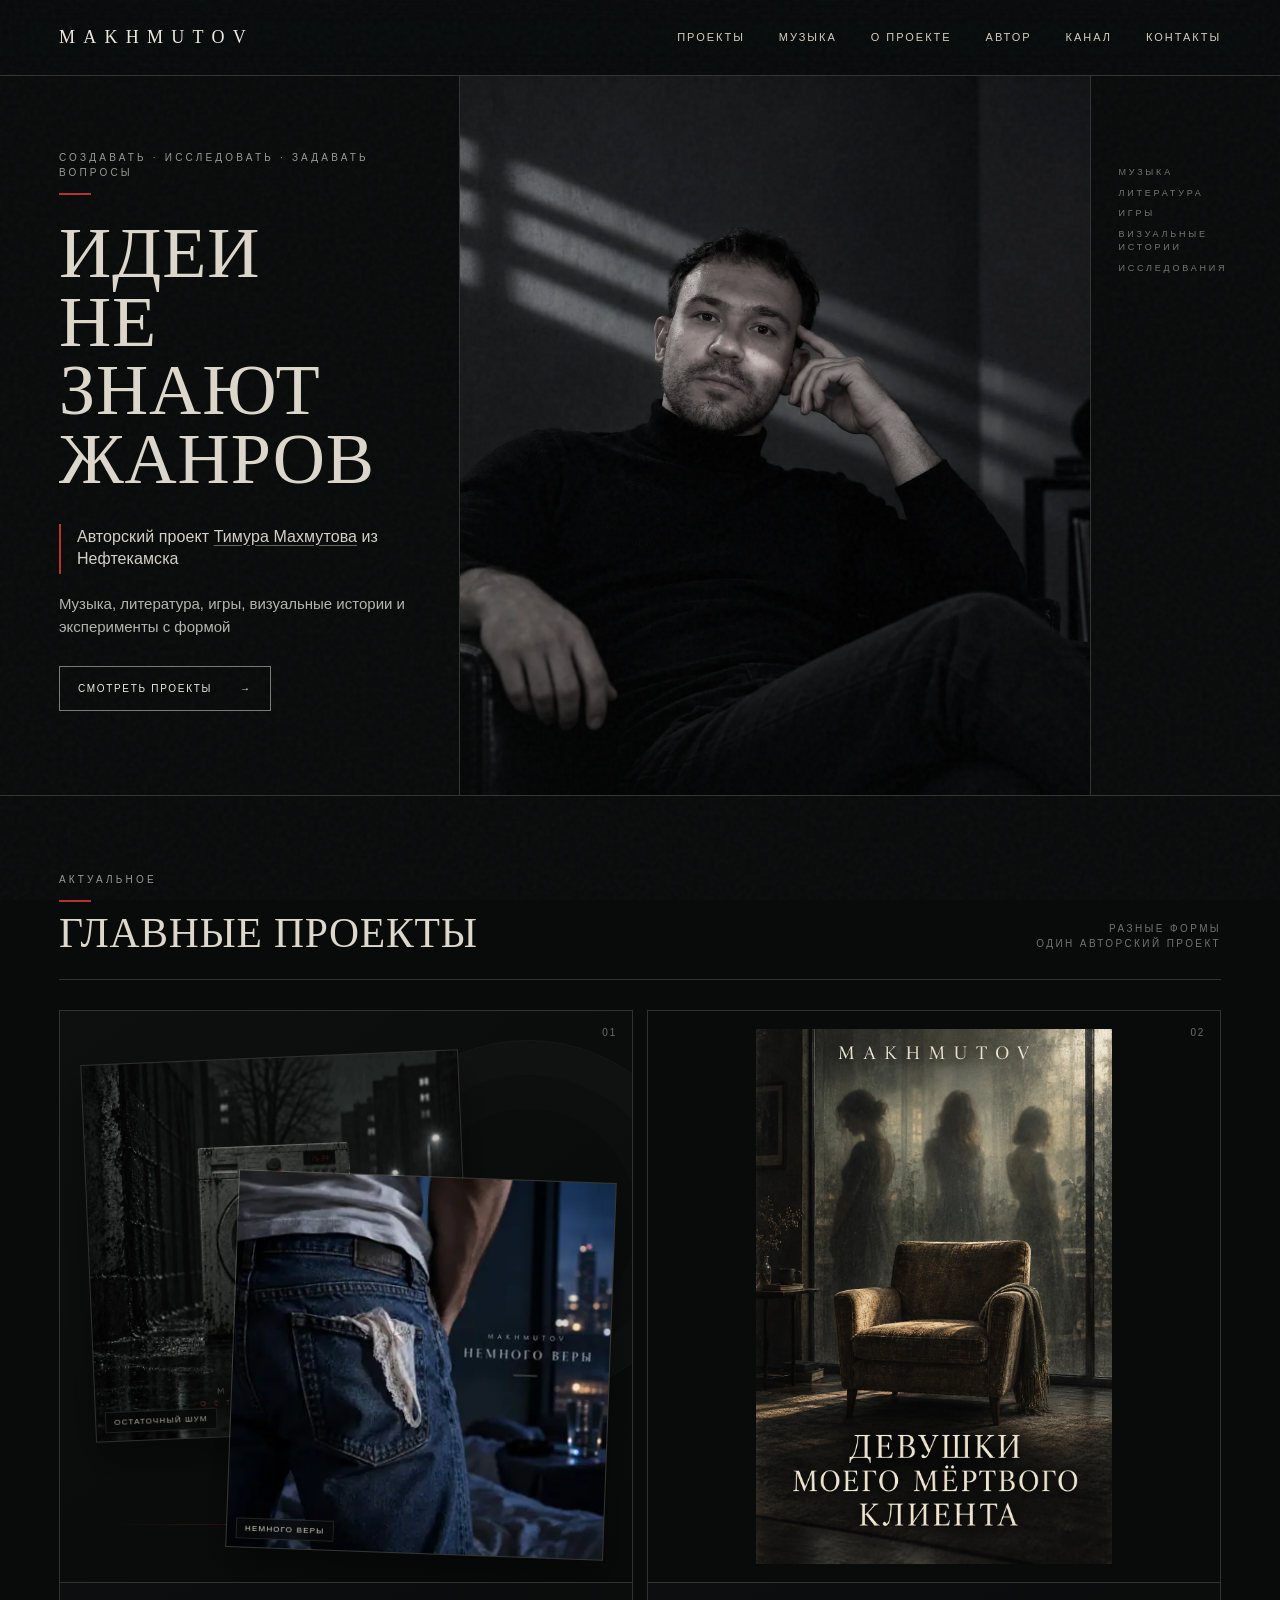
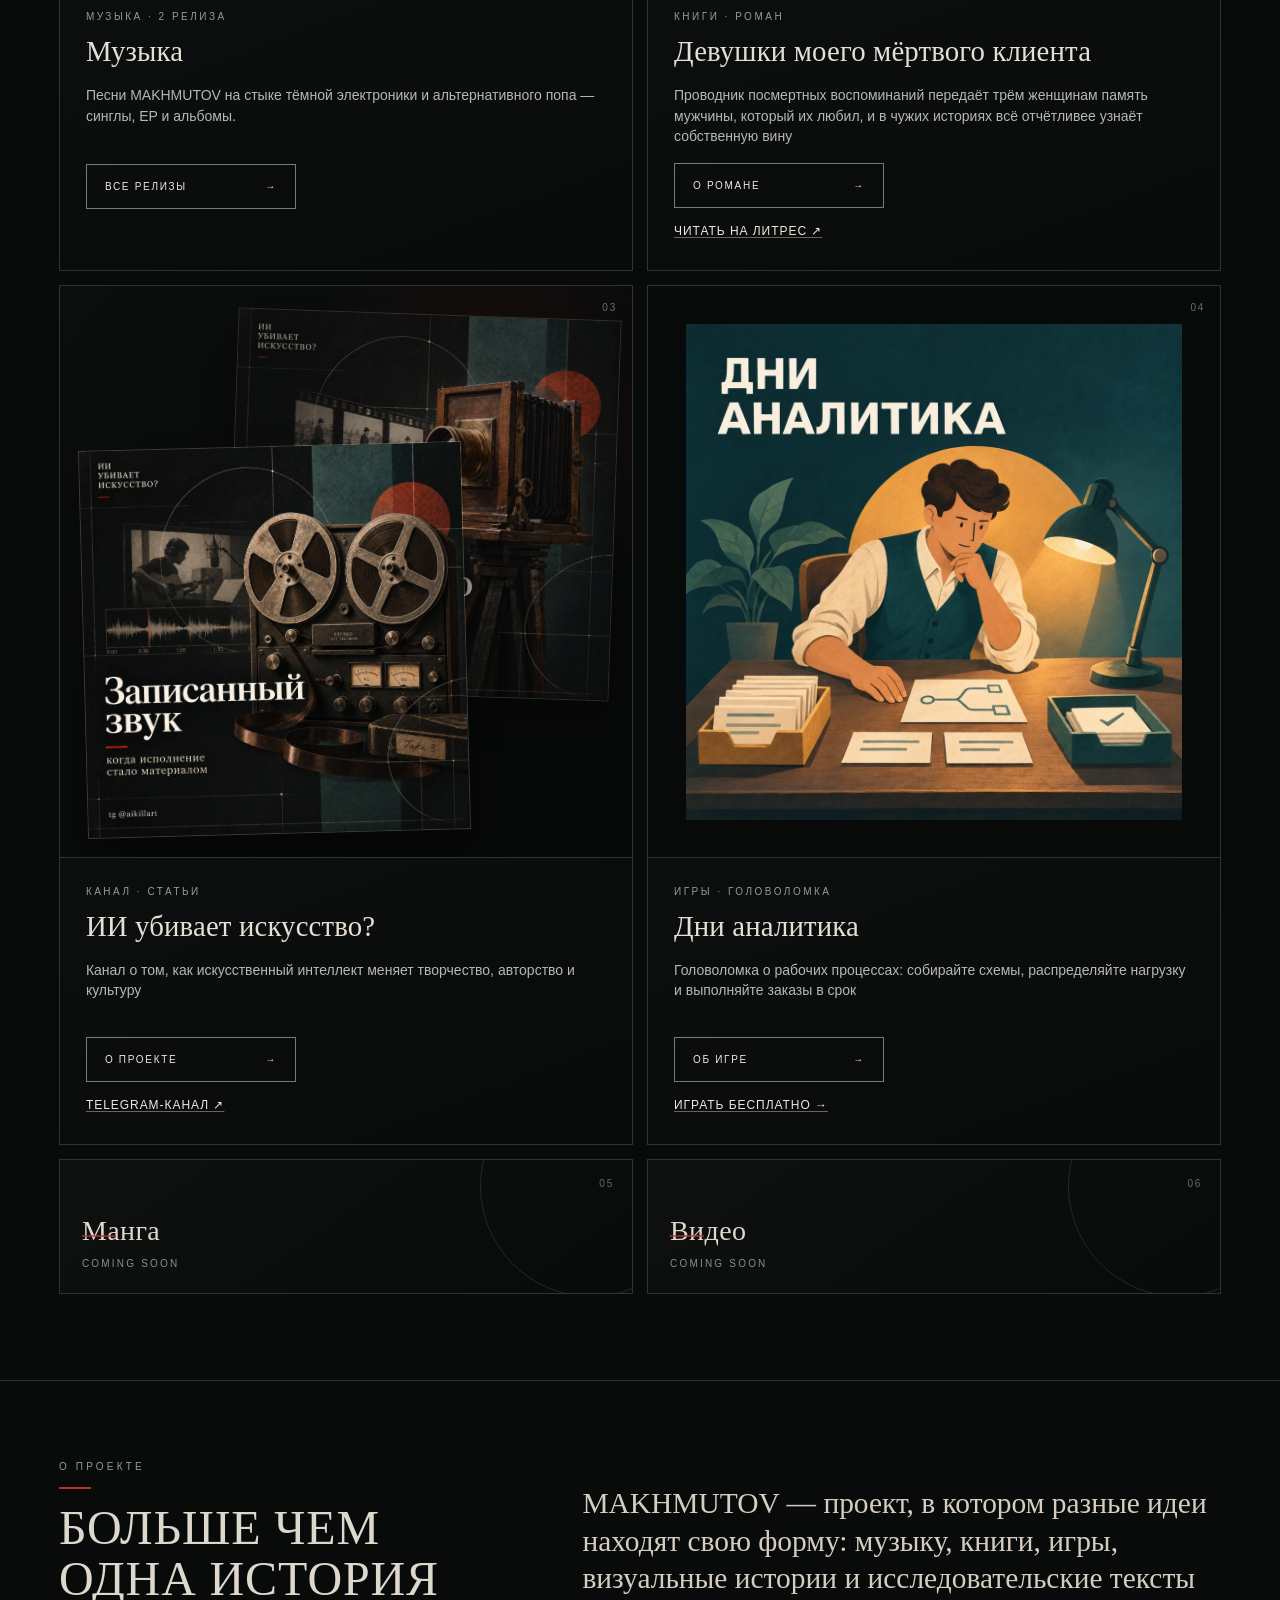
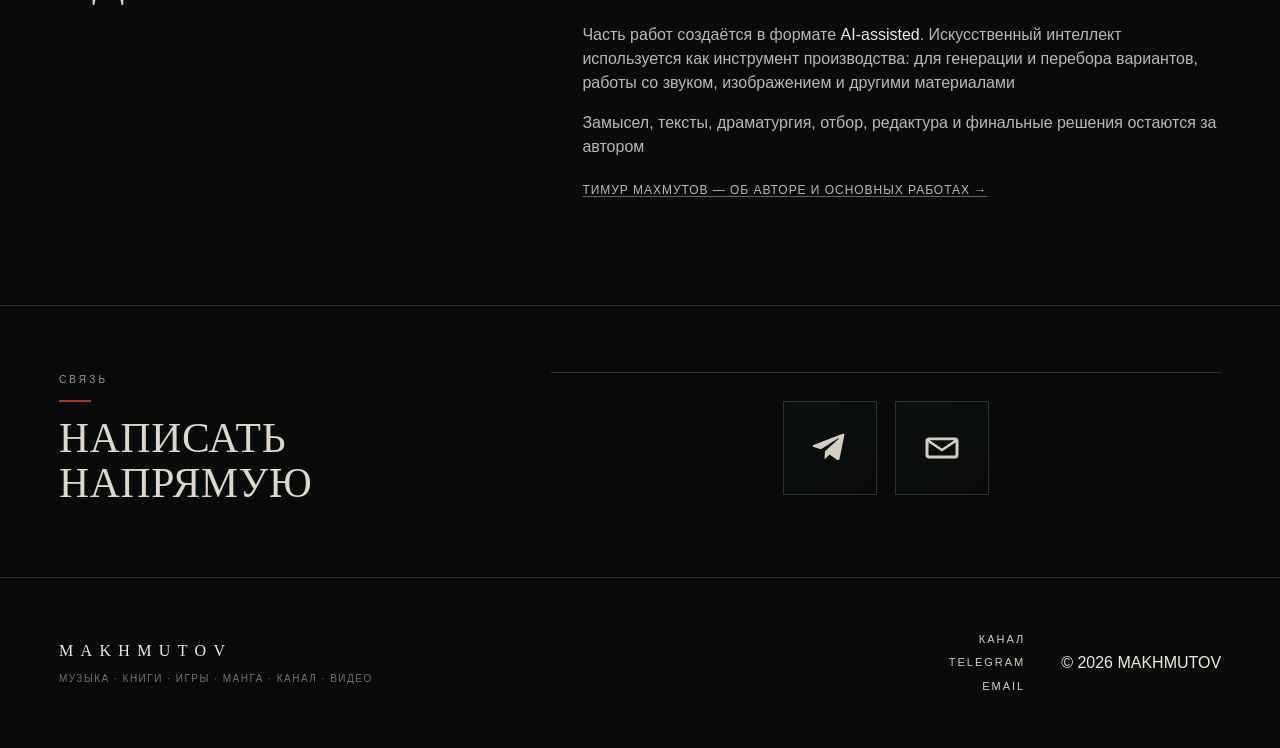
==== commit 5ad324b4: "Add breathing room around the Analyst Days cover" ====
--- a/index.html
+++ b/index.html
@@ -27,7 +27,7 @@
 
   <link rel="icon" href="assets/favicon.svg" type="image/svg+xml">
   <link rel="preload" as="image" href="assets/portrait.webp" fetchpriority="high">
-  <link rel="stylesheet" href="styles.css?v=20261117-r2">
+  <link rel="stylesheet" href="styles.css?v=20261117-r3">
 
   <script type="application/ld+json">
   {
--- a/styles.css
+++ b/styles.css
@@ -240,7 +240,8 @@
 #works .featured-grid{grid-template-columns:repeat(2,minmax(0,1fr));grid-auto-rows:1fr}
 #works .feature-channel{grid-column:auto;display:flex}
 #works .feature-channel .channel-visual{aspect-ratio:1/1;min-height:0;border-right:0;border-bottom:1px solid var(--line)}
-.game-cover{display:block;text-decoration:none}
+.game-cover{display:grid;place-items:center;padding:clamp(18px,3vw,40px);text-decoration:none}
+.game-cover img{height:auto;object-fit:contain}
 .game-cover:focus-visible{outline:3px solid var(--paper);outline-offset:-5px}
 .future-grid-pair{grid-template-columns:repeat(2,minmax(0,1fr))}
 .future-grid-pair .future-card{min-height:135px}
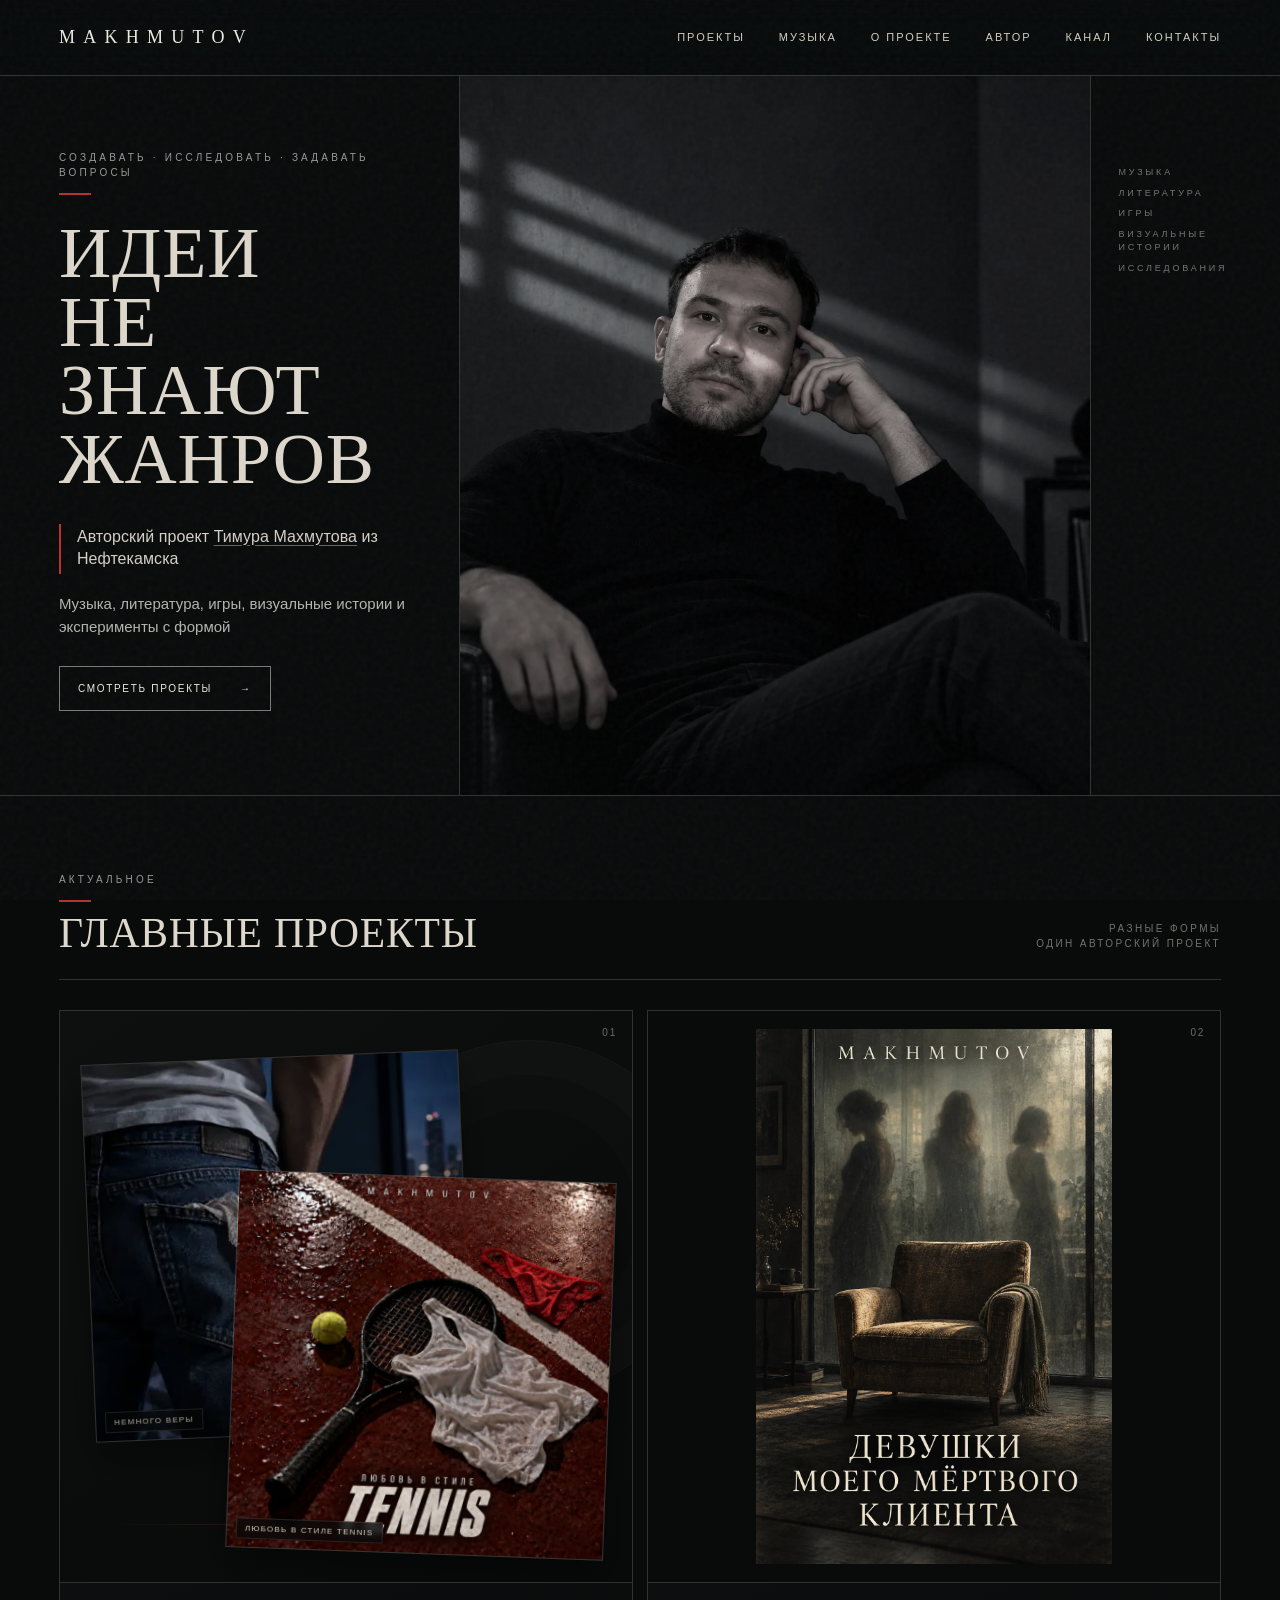
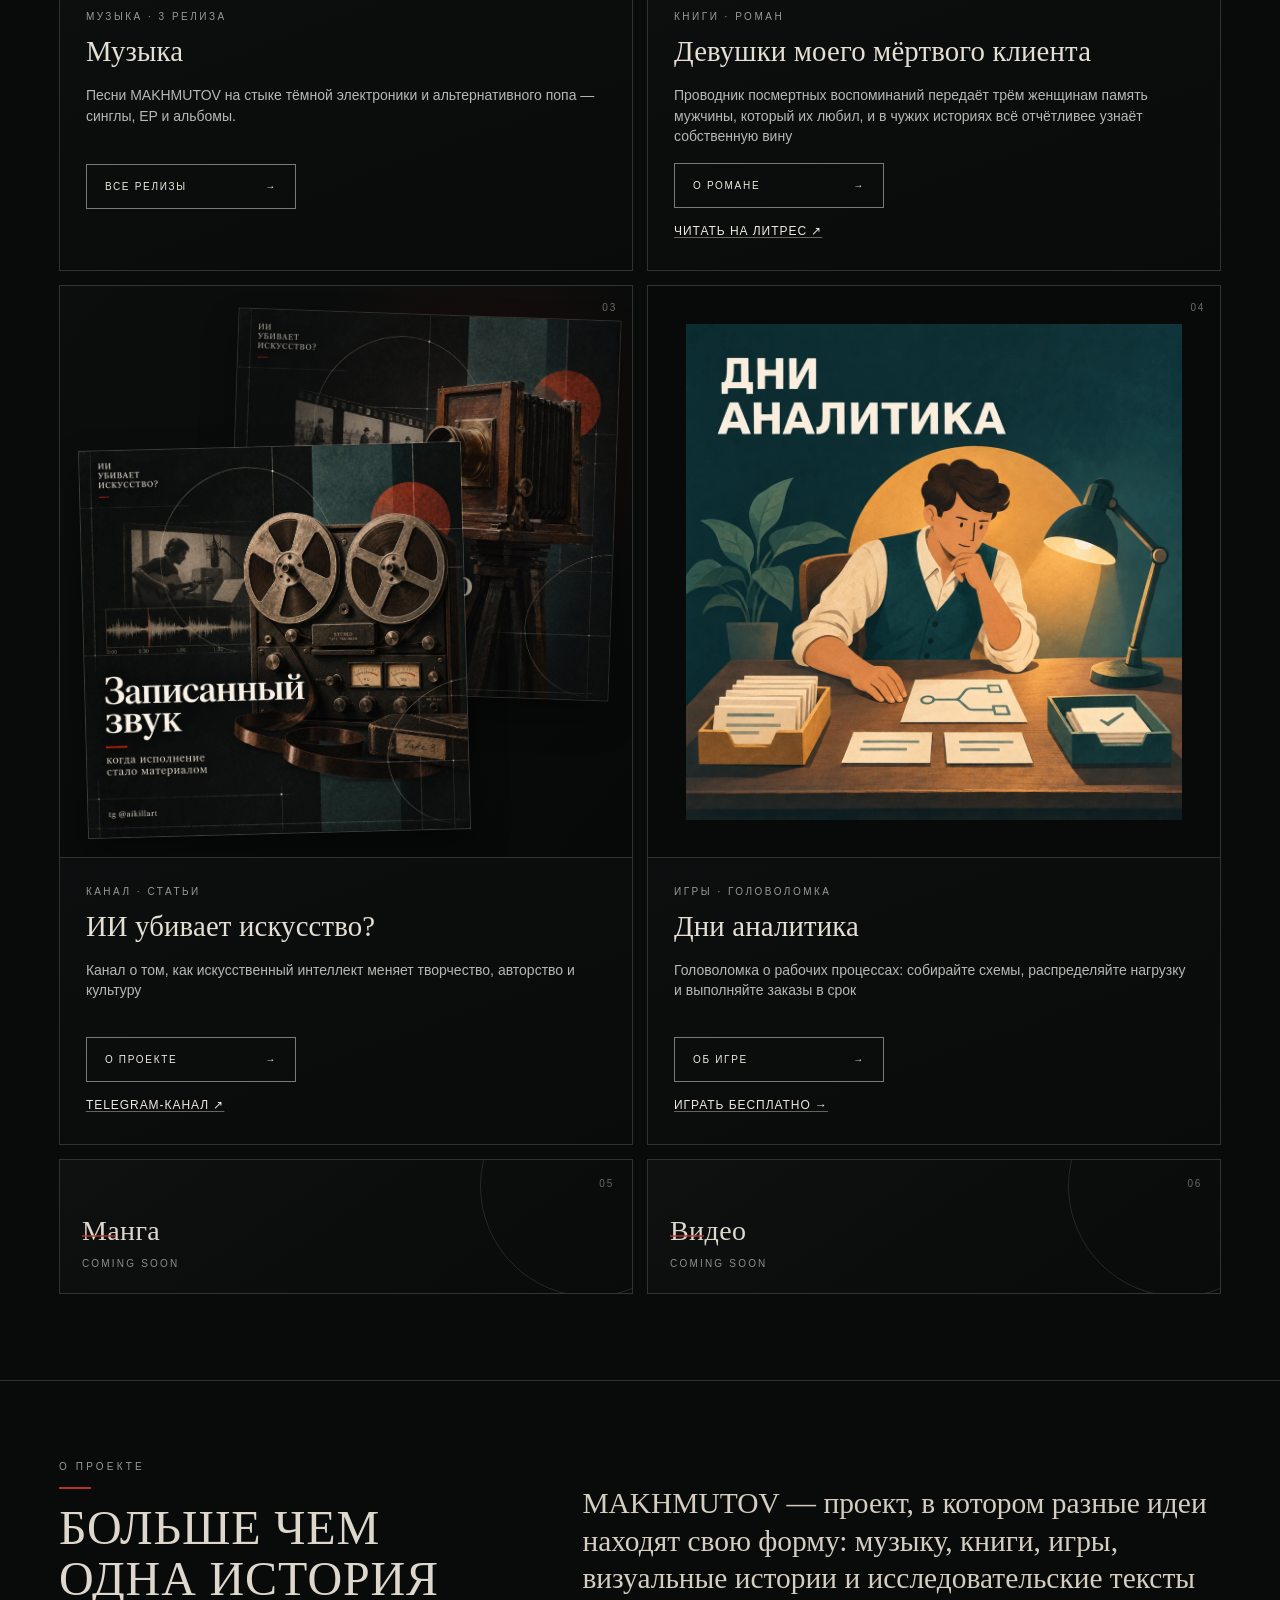
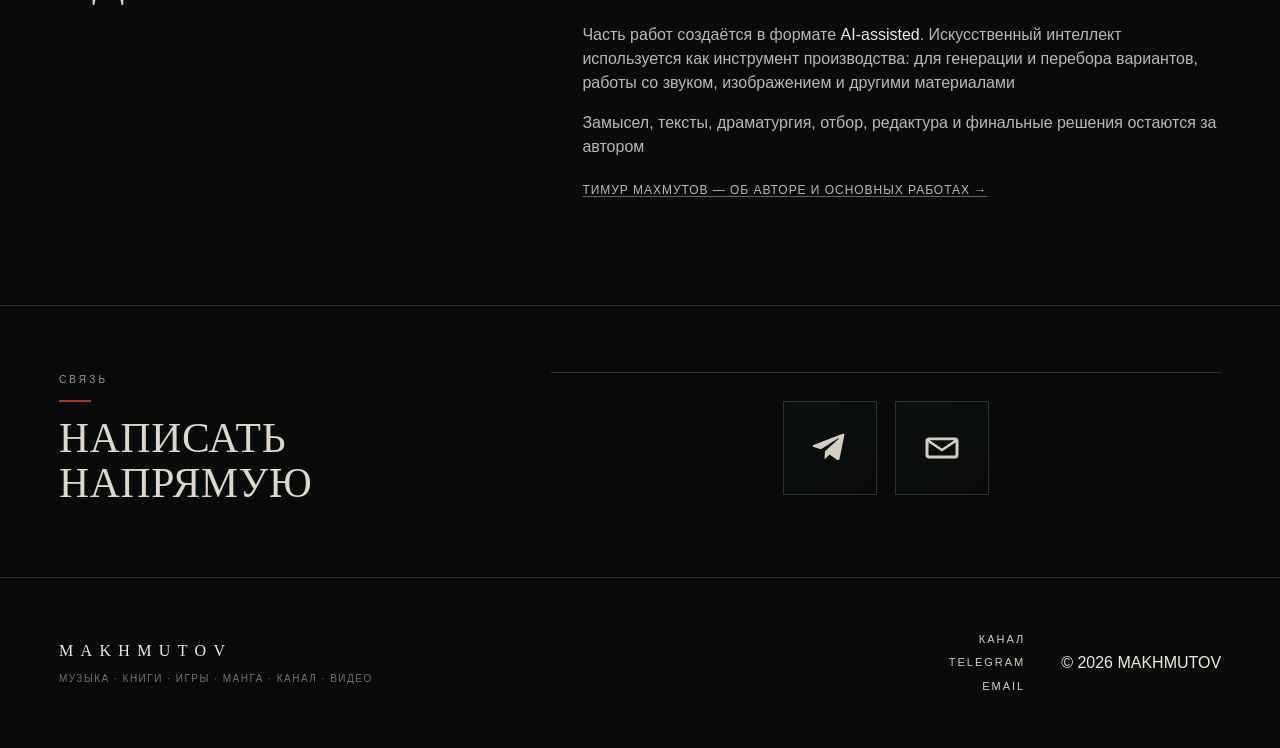
==== commit 6afd193a: "Add Love in the Style of Tennis single and streaming links" ====
--- a/index.html
+++ b/index.html
@@ -27,7 +27,7 @@
 
   <link rel="icon" href="assets/favicon.svg" type="image/svg+xml">
   <link rel="preload" as="image" href="assets/portrait.webp" fetchpriority="high">
-  <link rel="stylesheet" href="styles.css?v=20261117-r3">
+  <link rel="stylesheet" href="styles.css?v=20261117-r4">
 
   <script type="application/ld+json">
   {
@@ -117,16 +117,16 @@
           <div class="feature-index">01</div>
           <div class="music-covers" aria-label="Обложки музыкальных релизов MAKHMUTOV">
             <figure class="music-cover">
-              <img src="assets/ostatochny-shum.webp" alt="Обложка EP «Остаточный шум»" loading="lazy">
-              <figcaption>Остаточный шум</figcaption>
-            </figure>
-            <figure class="music-cover">
               <img src="assets/nemnogo-very.webp" alt="Обложка сингла «Немного веры»" loading="lazy">
               <figcaption>Немного веры</figcaption>
             </figure>
-          </div>
-          <div class="feature-body">
-            <p class="project-type">Музыка · 2 релиза</p>
+            <figure class="music-cover">
+              <img src="assets/lyubov-v-stile-tennis.webp" alt="Обложка сингла «Любовь в стиле Tennis»" width="1600" height="1600" loading="lazy">
+              <figcaption>Любовь в стиле Tennis</figcaption>
+            </figure>
+          </div>
+          <div class="feature-body">
+            <p class="project-type">Музыка · 3 релиза</p>
             <h3>Музыка</h3>
             <p>Песни MAKHMUTOV на стыке тёмной электроники и альтернативного попа — синглы, EP и альбомы.</p>
             <div class="feature-actions">
--- a/styles.css
+++ b/styles.css
@@ -110,7 +110,10 @@
 .music-library-head h1{font-family:var(--display-serif);font-weight:400;text-transform:uppercase;color:#ddd7cc;font-size:clamp(42px,5vw,76px);line-height:1;margin:14px 0 0}
 .release-grid{display:grid;grid-template-columns:repeat(2,minmax(0,1fr));gap:18px}
 .release-card{border:1px solid var(--line);background:linear-gradient(160deg,var(--panel2),var(--bg));overflow:hidden;display:grid;grid-template-columns:minmax(260px,.95fr) minmax(280px,1.05fr);min-height:430px}
-.release-card-current{border-color:#474b47}
+.release-card-current{border-color:#474b47;grid-column:1/-1;grid-template-columns:repeat(2,minmax(0,1fr));min-height:0}
+.release-card-current .release-card-body{padding:clamp(26px,4vw,56px)}
+.release-card-current .release-card-body h2{font-size:clamp(34px,4vw,58px)}
+.release-card-current .release-runtime{font-size:12px;color:var(--muted)}
 .release-art{display:block;aspect-ratio:1/1;background:#080909;overflow:hidden;text-decoration:none}
 .release-art img{width:100%;height:100%;object-fit:cover;transition:transform .5s ease}
 .release-card:hover .release-art img{transform:scale(1.012)}
@@ -128,7 +131,7 @@
 .detail-release-art .release-art-large{width:min(100%,720px);height:auto;aspect-ratio:1/1;border:1px solid var(--line)}
 .release-quote{font-family:var(--serif);font-size:clamp(22px,2vw,30px)!important;color:var(--paper)!important;border-left:2px solid var(--accent);padding-left:18px;margin:30px 0!important}
 @media(max-width:1050px){.release-card{grid-template-columns:1fr}.release-art-type{border-right:0;border-bottom:1px solid var(--line)}}
-@media(max-width:820px){.release-strip{grid-template-columns:1fr;gap:7px}.release-strip-cta{text-align:left}.release-grid{grid-template-columns:1fr}.music-library{padding-top:42px}.release-card{min-height:0}.release-card-body{padding:26px}.detail-release-art{padding:18px}}
+@media(max-width:820px){.release-card-current{grid-template-columns:1fr}.release-strip{grid-template-columns:1fr;gap:7px}.release-strip-cta{text-align:left}.release-grid{grid-template-columns:1fr}.music-library{padding-top:42px}.release-card{min-height:0}.release-card-body{padding:26px}.detail-release-art{padding:18px}}
 
 
 /* HOMEPAGE MUSIC CATEGORY */
@@ -247,3 +250,16 @@
 .future-grid-pair .future-card{min-height:135px}
 @media(max-width:820px){#works .featured-grid{grid-template-columns:1fr;grid-auto-rows:auto}}
 @media(max-width:520px){.future-grid-pair .future-card{padding:18px;min-height:130px}.future-grid-pair .future-card h3{font-size:25px}.future-grid-pair .future-card p{font-size:8px;letter-spacing:.12em}}
+
+/* Release listening links. */
+.streaming-links{list-style:none;padding:0;margin:24px 0 0;display:grid;grid-template-columns:repeat(2,minmax(0,1fr));gap:12px}
+.streaming-links a{display:flex;align-items:center;justify-content:space-between;gap:16px;min-height:64px;padding:18px 20px;border:1px solid var(--line);color:var(--ink);text-decoration:none;transition:border-color .2s,background .2s}
+.streaming-links a:hover,.streaming-links a:focus-visible{border-color:var(--accent);background:rgba(182,50,43,.07)}
+.streaming-links a span{color:var(--muted)}
+.tennis-release .detail-hero-copy{min-width:0}
+.tennis-release .detail-hero-copy h1{font-size:clamp(44px,4.6vw,74px);line-height:1.04}
+.tennis-release .detail-hero-copy .fact-list{margin:28px 0 0}
+.tennis-release .detail-hero-copy .fact{padding:16px}
+@media(max-width:520px){.streaming-links{grid-template-columns:1fr}.tennis-release .detail-hero-copy h1{font-size:44px}}
+
+.external-arrow{width:12px;height:12px;fill:none;stroke:currentColor;stroke-width:1.5;flex-shrink:0;display:inline-block;vertical-align:middle}
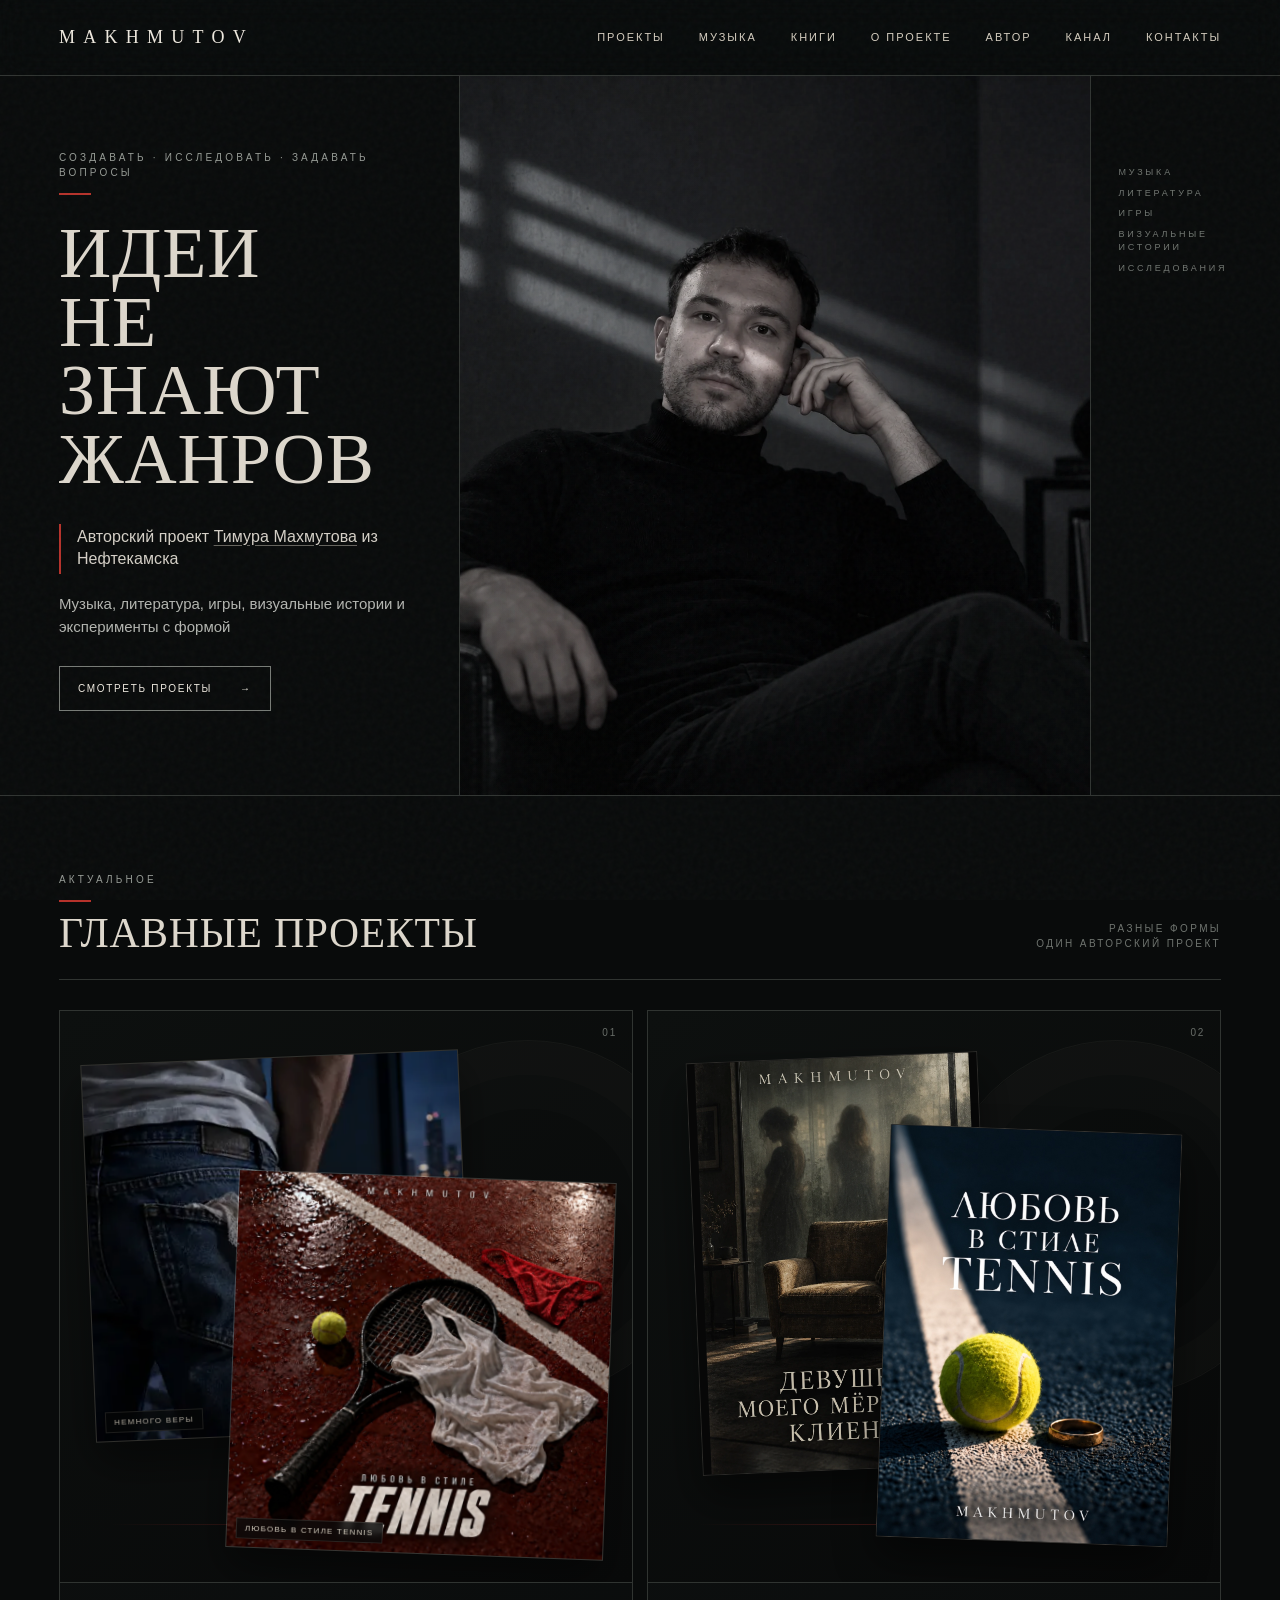
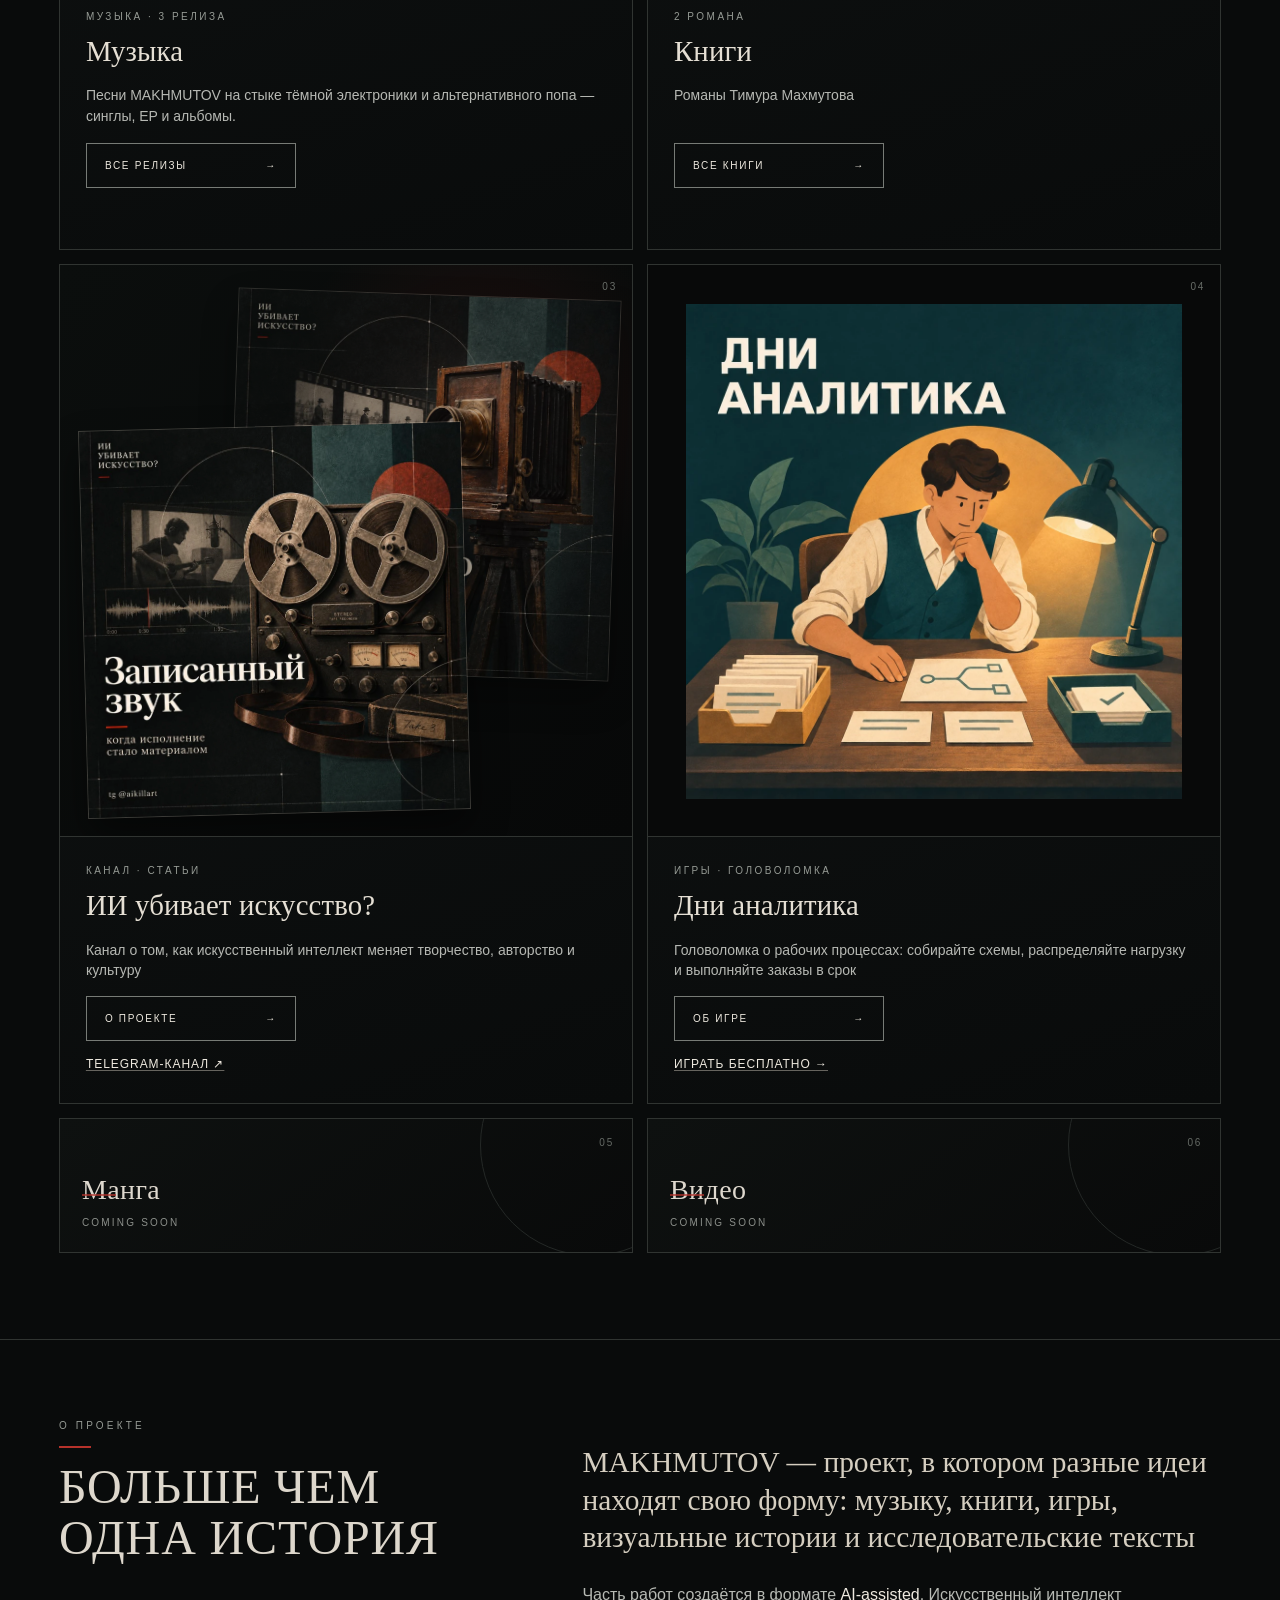
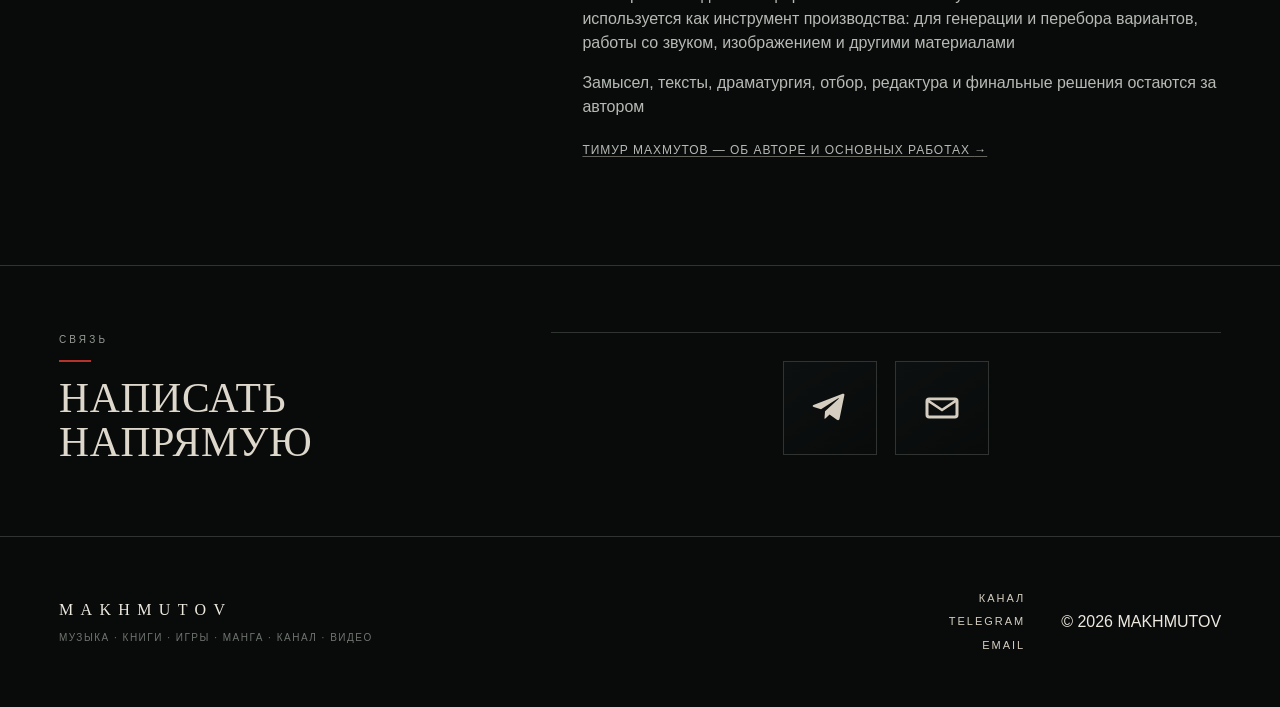
==== commit bff2ba22: "Add books catalogue and Love in Tennis novel" ====
--- a/index.html
+++ b/index.html
@@ -27,7 +27,7 @@
 
   <link rel="icon" href="assets/favicon.svg" type="image/svg+xml">
   <link rel="preload" as="image" href="assets/portrait.webp" fetchpriority="high">
-  <link rel="stylesheet" href="styles.css?v=20261117-r4">
+  <link rel="stylesheet" href="styles.css?v=20261122">
 
   <script type="application/ld+json">
   {
@@ -71,6 +71,7 @@
     <nav id="nav" class="nav" aria-label="Основная навигация">
       <a href="#works">Проекты</a>
       <a href="/music/">Музыка</a>
+      <a href="/books/">Книги</a>
       <a href="#about">О проекте</a>
       <a href="/timur-makhmutov/">Автор</a>
       <a href="https://t.me/aikillart" target="_blank" rel="noopener noreferrer">Канал</a>
@@ -113,14 +114,14 @@
       </div>
 
       <div class="featured-grid">
-        <a class="feature-card feature-music music-category-card" href="/music/" aria-label="Музыка MAKHMUTOV — открыть все релизы">
+        <a class="feature-card feature-music category-card" href="/music/" aria-label="Музыка MAKHMUTOV — открыть все релизы">
           <div class="feature-index">01</div>
-          <div class="music-covers" aria-label="Обложки музыкальных релизов MAKHMUTOV">
-            <figure class="music-cover">
+          <div class="category-covers" aria-label="Обложки музыкальных релизов MAKHMUTOV">
+            <figure class="category-cover">
               <img src="assets/nemnogo-very.webp" alt="Обложка сингла «Немного веры»" loading="lazy">
               <figcaption>Немного веры</figcaption>
             </figure>
-            <figure class="music-cover">
+            <figure class="category-cover">
               <img src="assets/lyubov-v-stile-tennis.webp" alt="Обложка сингла «Любовь в стиле Tennis»" width="1600" height="1600" loading="lazy">
               <figcaption>Любовь в стиле Tennis</figcaption>
             </figure>
@@ -135,21 +136,25 @@
           </div>
         </a>
 
-        <article class="feature-card feature-book">
+        <a class="feature-card category-card" href="/books/" aria-label="Книги MAKHMUTOV — открыть все книги">
           <div class="feature-index">02</div>
-          <div class="feature-media book-media">
-            <img src="assets/dead-client-girls.webp" alt="Обложка романа «Девушки моего мёртвого клиента»" loading="lazy">
-          </div>
-          <div class="feature-body">
-            <p class="project-type">Книги · Роман</p>
-            <h3>Девушки моего мёртвого клиента</h3>
-            <p>Проводник посмертных воспоминаний передаёт трём женщинам память мужчины, который их любил, и в чужих историях всё отчётливее узнаёт собственную вину</p>
-            <div class="feature-actions">
-              <a class="btn" href="/books/devushki-moego-mertvogo-klienta/">О романе <span aria-hidden="true">→</span></a>
-              <a class="text-link card-secondary-link" href="https://www.litres.ru/book/makhmutov-34075907/devushki-moego-miortvogo-klienta-74494457/" target="_blank" rel="noopener noreferrer">Читать на ЛитРес ↗</a>
-            </div>
-          </div>
-        </article>
+          <div class="category-covers book-covers">
+            <figure class="category-cover">
+              <img src="/assets/dead-client-girls.webp" alt="Обложка романа «Девушки моего мёртвого клиента»" loading="lazy">
+            </figure>
+            <figure class="category-cover">
+              <img src="/assets/tennis-novel-cover.jpg" alt="Обложка романа «Любовь в стиле Tennis»" width="904" height="1280" loading="lazy">
+            </figure>
+          </div>
+          <div class="feature-body">
+            <p class="project-type">2 романа</p>
+            <h3>Книги</h3>
+            <p>Романы Тимура Махмутова</p>
+            <div class="feature-actions">
+              <span class="btn feature-card-cta">Все книги <span aria-hidden="true">→</span></span>
+            </div>
+          </div>
+        </a>
 
         <article id="channel" class="feature-card feature-channel">
           <div class="feature-index">03</div>
--- a/styles.css
+++ b/styles.css
@@ -134,9 +134,16 @@
 @media(max-width:820px){.release-card-current{grid-template-columns:1fr}.release-strip{grid-template-columns:1fr;gap:7px}.release-strip-cta{text-align:left}.release-grid{grid-template-columns:1fr}.music-library{padding-top:42px}.release-card{min-height:0}.release-card-body{padding:26px}.detail-release-art{padding:18px}}
 
 
-/* HOMEPAGE MUSIC CATEGORY */
-.music-category-card{color:inherit;text-decoration:none}
-.music-covers{
+/* BOOKS */
+.book-grid .release-card{grid-template-columns:minmax(0,.9fr) minmax(0,1.1fr);align-items:center;min-height:0}
+.book-grid .release-art{aspect-ratio:3/4}
+.book-grid .release-art img{object-fit:contain}
+.book-grid .release-card-body{padding:clamp(20px,2vw,34px)}
+@media(max-width:1050px){.book-grid .release-card{grid-template-columns:1fr;align-items:stretch}}
+
+/* HOMEPAGE PROJECT CATEGORIES */
+.category-card{color:inherit;text-decoration:none}
+.category-covers{
   aspect-ratio:1/1;
   position:relative;
   overflow:hidden;
@@ -145,7 +152,7 @@
     radial-gradient(circle at 50% 46%,rgba(182,50,43,.10),transparent 38%),
     linear-gradient(145deg,#0d100f,#080909)
 }
-.music-covers:before{
+.category-covers:before{
   content:"";
   position:absolute;
   width:62%;
@@ -157,7 +164,7 @@
   box-shadow:inset 0 0 0 34px rgba(213,206,192,.015),inset 0 0 0 68px rgba(213,206,192,.012);
   opacity:.75
 }
-.music-covers:after{
+.category-covers:after{
   content:"";
   position:absolute;
   left:9%;
@@ -167,27 +174,27 @@
   background:linear-gradient(90deg,transparent,rgba(182,50,43,.42),transparent);
   z-index:0
 }
-.music-cover{
+.category-cover{
   position:absolute;
   margin:0;
   width:66%;
   aspect-ratio:1/1;
   transition:transform .38s ease,filter .38s ease
 }
-.music-cover:first-child{
+.category-cover:first-child{
   left:5%;
   top:8%;
   z-index:1;
   transform:rotate(-2.4deg);
   filter:brightness(.82)
 }
-.music-cover:nth-child(2){
+.category-cover:nth-child(2){
   right:4%;
   bottom:5%;
   z-index:2;
   transform:rotate(2.1deg)
 }
-.music-cover img{
+.category-cover img{
   display:block;
   width:100%;
   height:100%;
@@ -195,7 +202,7 @@
   border:1px solid rgba(213,206,192,.22);
   box-shadow:0 22px 42px rgba(0,0,0,.48)
 }
-.music-cover figcaption{
+.category-cover figcaption{
   position:absolute;
   left:10px;
   bottom:9px;
@@ -214,15 +221,15 @@
   overflow:hidden;
   text-overflow:ellipsis
 }
-.music-category-card:hover .music-cover:first-child{transform:translate(-5px,-5px) rotate(-3deg);filter:brightness(.9)}
-.music-category-card:hover .music-cover:nth-child(2){transform:translate(5px,-6px) rotate(2.8deg)}
-.music-category-card .feature-card-cta{margin-top:0;align-self:flex-start}
+.category-card:hover .category-cover:first-child{transform:translate(-5px,-5px) rotate(-3deg);filter:brightness(.9)}
+.category-card:hover .category-cover:nth-child(2){transform:translate(5px,-6px) rotate(2.8deg)}
+.category-card .feature-card-cta{margin-top:0;align-self:flex-start}
 .detail-release-art>img{width:min(100%,720px);height:auto;aspect-ratio:1/1;object-fit:cover;border:1px solid var(--line)}
 @media(max-width:520px){
-  .music-cover{width:68%}
-  .music-cover figcaption{font-size:7px;letter-spacing:.1em;padding:5px 6px}
-}
-@media(prefers-reduced-motion:reduce){.music-cover,.channel-img{transition:none}}
+  .category-cover{width:68%}
+  .category-cover figcaption{font-size:7px;letter-spacing:.1em;padding:5px 6px}
+}
+@media(prefers-reduced-motion:reduce){.category-cover,.channel-img{transition:none}}
 
 .future-card-live {
   text-decoration: none;
@@ -263,3 +270,8 @@
 @media(max-width:520px){.streaming-links{grid-template-columns:1fr}.tennis-release .detail-hero-copy h1{font-size:44px}}
 
 .external-arrow{width:12px;height:12px;fill:none;stroke:currentColor;stroke-width:1.5;flex-shrink:0;display:inline-block;vertical-align:middle}
+
+.book-covers .category-cover{width:51%;aspect-ratio:904/1280}
+.book-covers .category-cover img{object-fit:contain;background:#080909}
+.book-covers .category-cover:first-child{left:8%;top:8%}
+.book-covers .category-cover:nth-child(2){right:8%;bottom:7%}
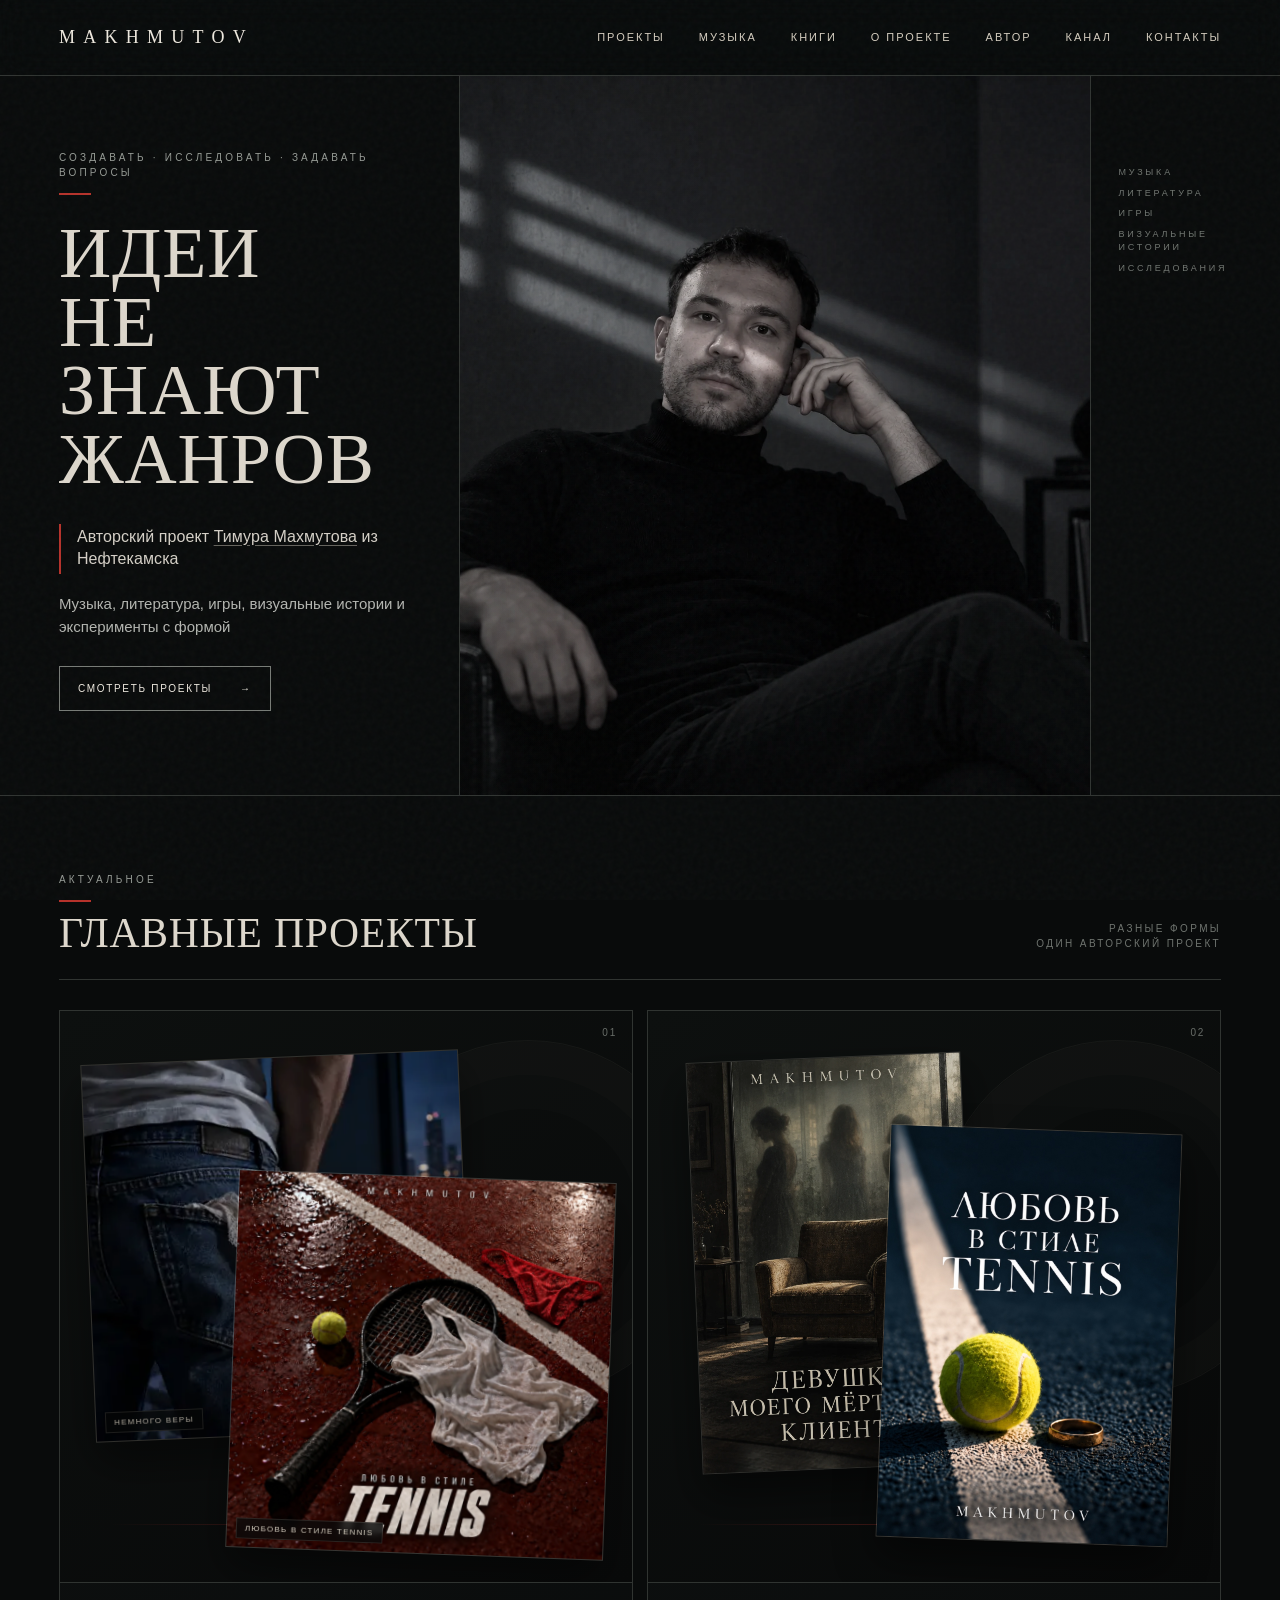
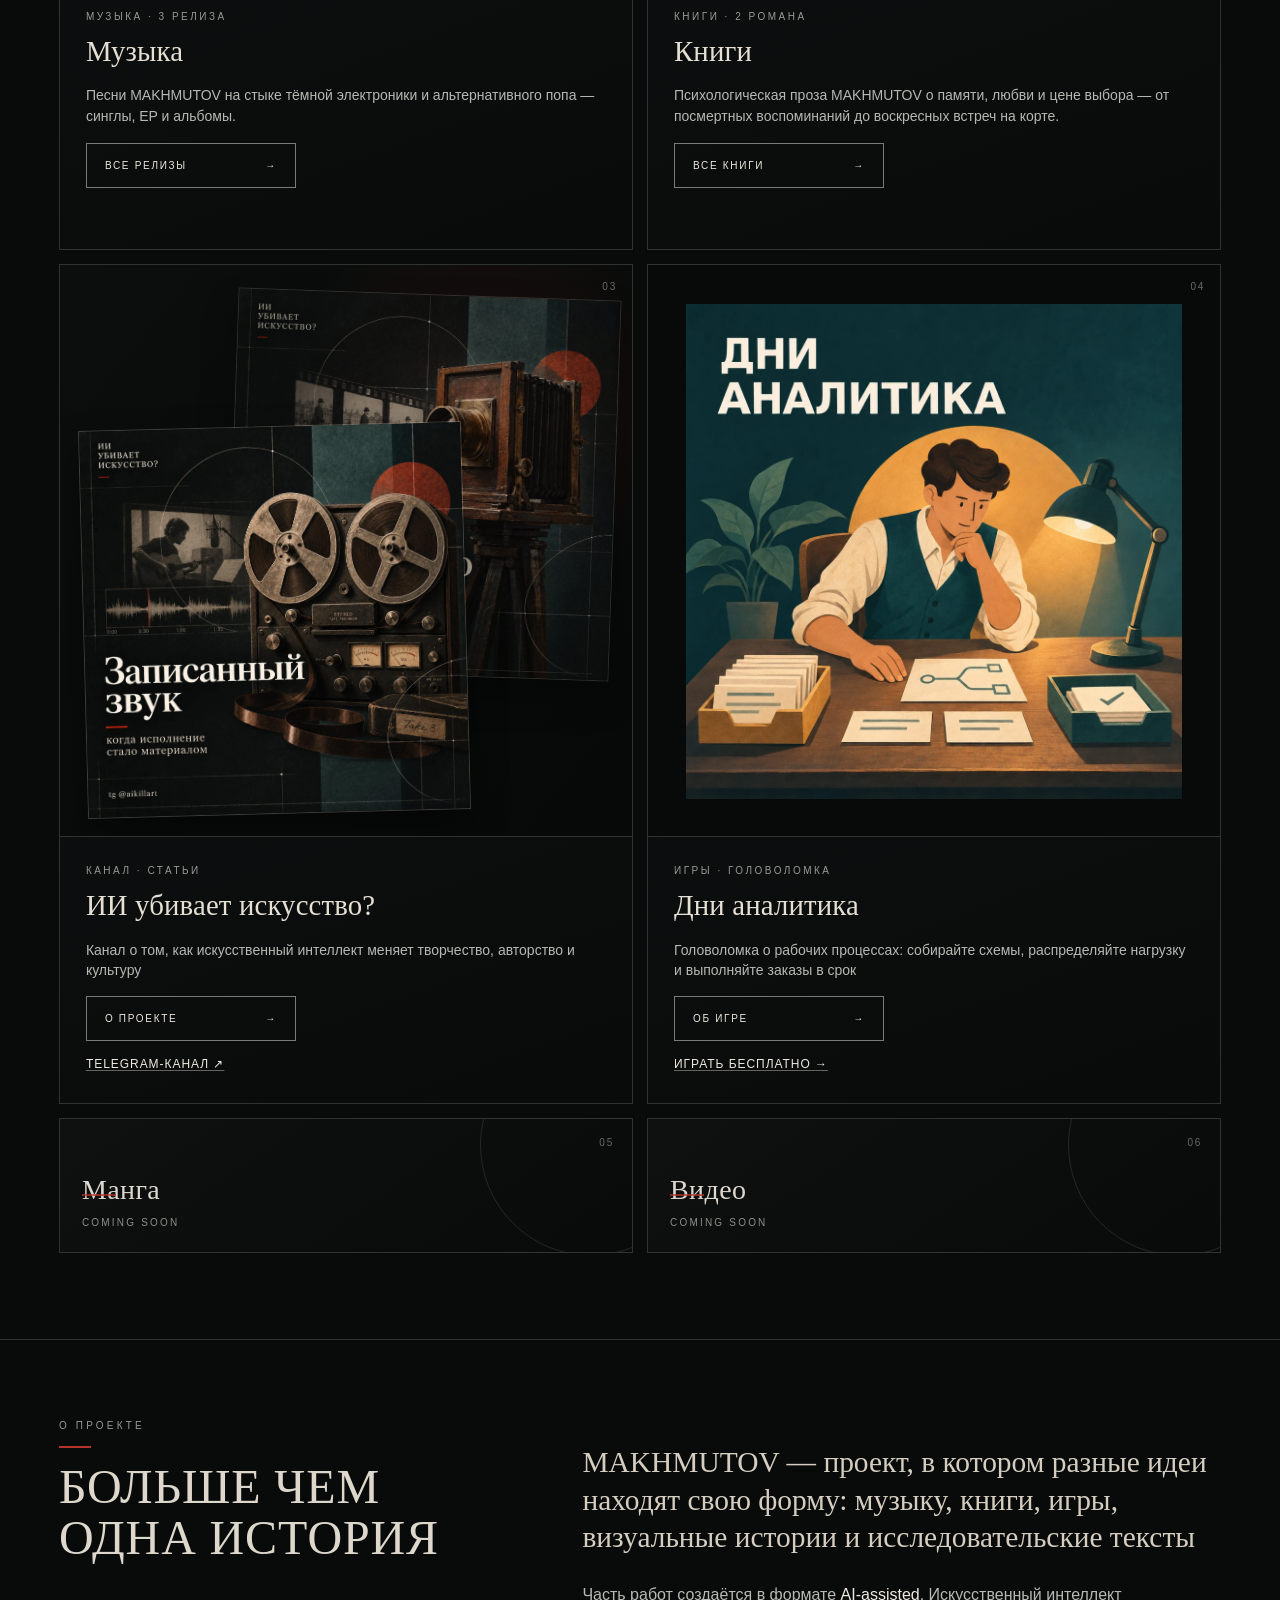
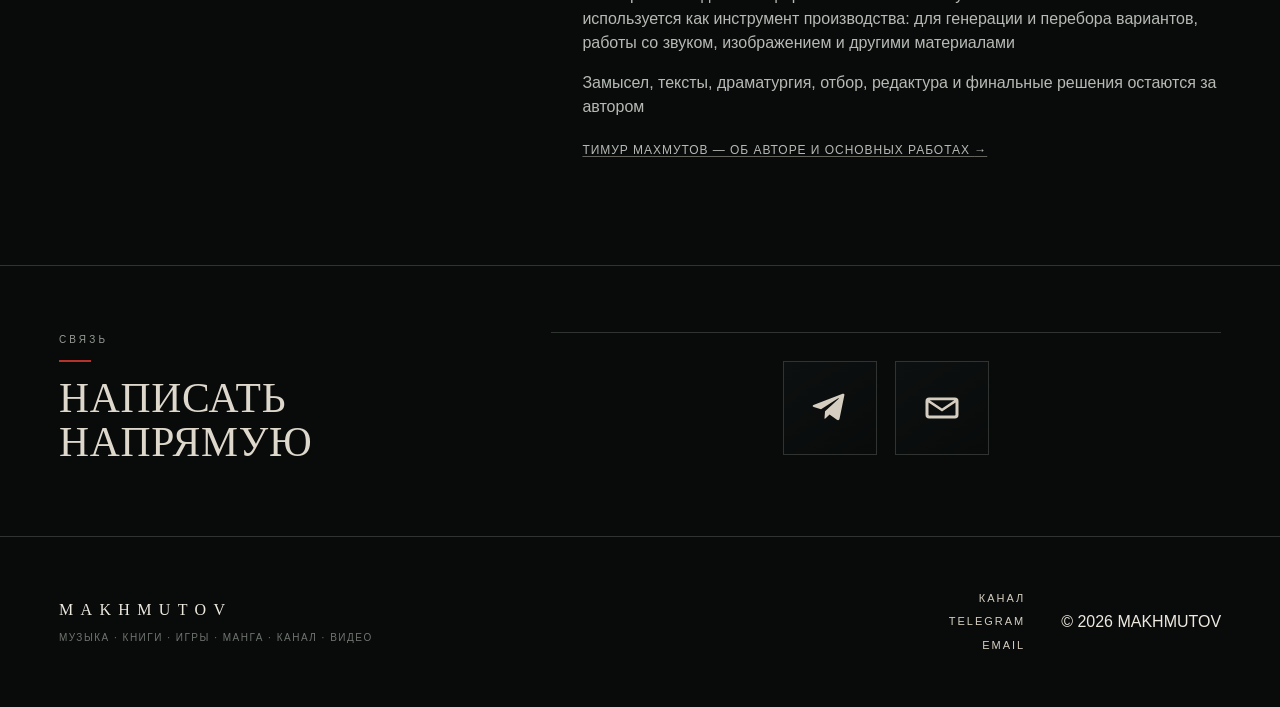
==== commit 78e5fb61: "Match books feature styling and remove cover side bars" ====
--- a/index.html
+++ b/index.html
@@ -27,7 +27,7 @@
 
   <link rel="icon" href="assets/favicon.svg" type="image/svg+xml">
   <link rel="preload" as="image" href="assets/portrait.webp" fetchpriority="high">
-  <link rel="stylesheet" href="styles.css?v=20261122">
+  <link rel="stylesheet" href="styles.css?v=20261122-r2">
 
   <script type="application/ld+json">
   {
@@ -140,16 +140,16 @@
           <div class="feature-index">02</div>
           <div class="category-covers book-covers">
             <figure class="category-cover">
-              <img src="/assets/dead-client-girls.webp" alt="Обложка романа «Девушки моего мёртвого клиента»" loading="lazy">
+              <img src="/assets/dead-client-girls.webp" alt="Обложка романа «Девушки моего мёртвого клиента»" width="1024" height="1536" loading="lazy">
             </figure>
             <figure class="category-cover">
               <img src="/assets/tennis-novel-cover.jpg" alt="Обложка романа «Любовь в стиле Tennis»" width="904" height="1280" loading="lazy">
             </figure>
           </div>
           <div class="feature-body">
-            <p class="project-type">2 романа</p>
+            <p class="project-type">Книги · 2 романа</p>
             <h3>Книги</h3>
-            <p>Романы Тимура Махмутова</p>
+            <p>Психологическая проза MAKHMUTOV о памяти, любви и цене выбора — от посмертных воспоминаний до воскресных встреч на корте.</p>
             <div class="feature-actions">
               <span class="btn feature-card-cta">Все книги <span aria-hidden="true">→</span></span>
             </div>
--- a/styles.css
+++ b/styles.css
@@ -272,6 +272,5 @@
 .external-arrow{width:12px;height:12px;fill:none;stroke:currentColor;stroke-width:1.5;flex-shrink:0;display:inline-block;vertical-align:middle}
 
 .book-covers .category-cover{width:51%;aspect-ratio:904/1280}
-.book-covers .category-cover img{object-fit:contain;background:#080909}
-.book-covers .category-cover:first-child{left:8%;top:8%}
+.book-covers .category-cover:first-child{left:8%;top:8%;width:48%;aspect-ratio:2/3}
 .book-covers .category-cover:nth-child(2){right:8%;bottom:7%}
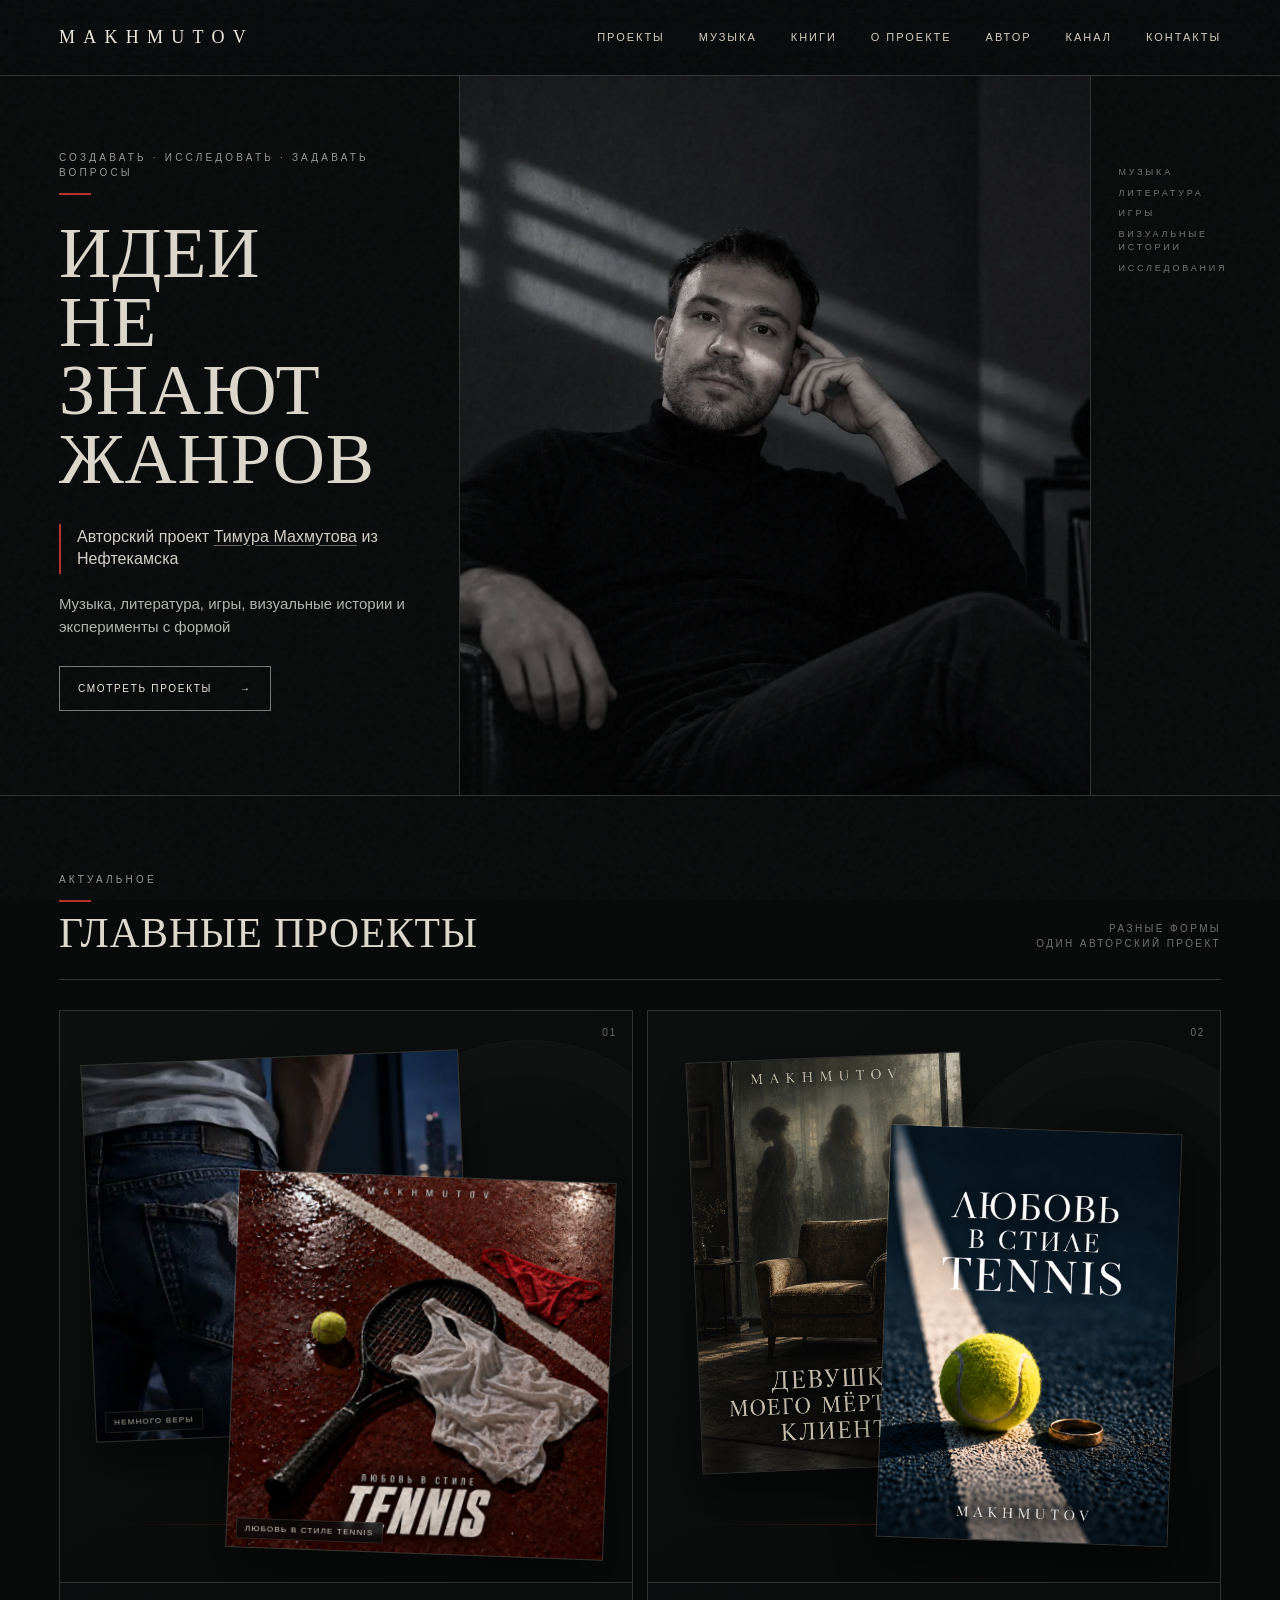
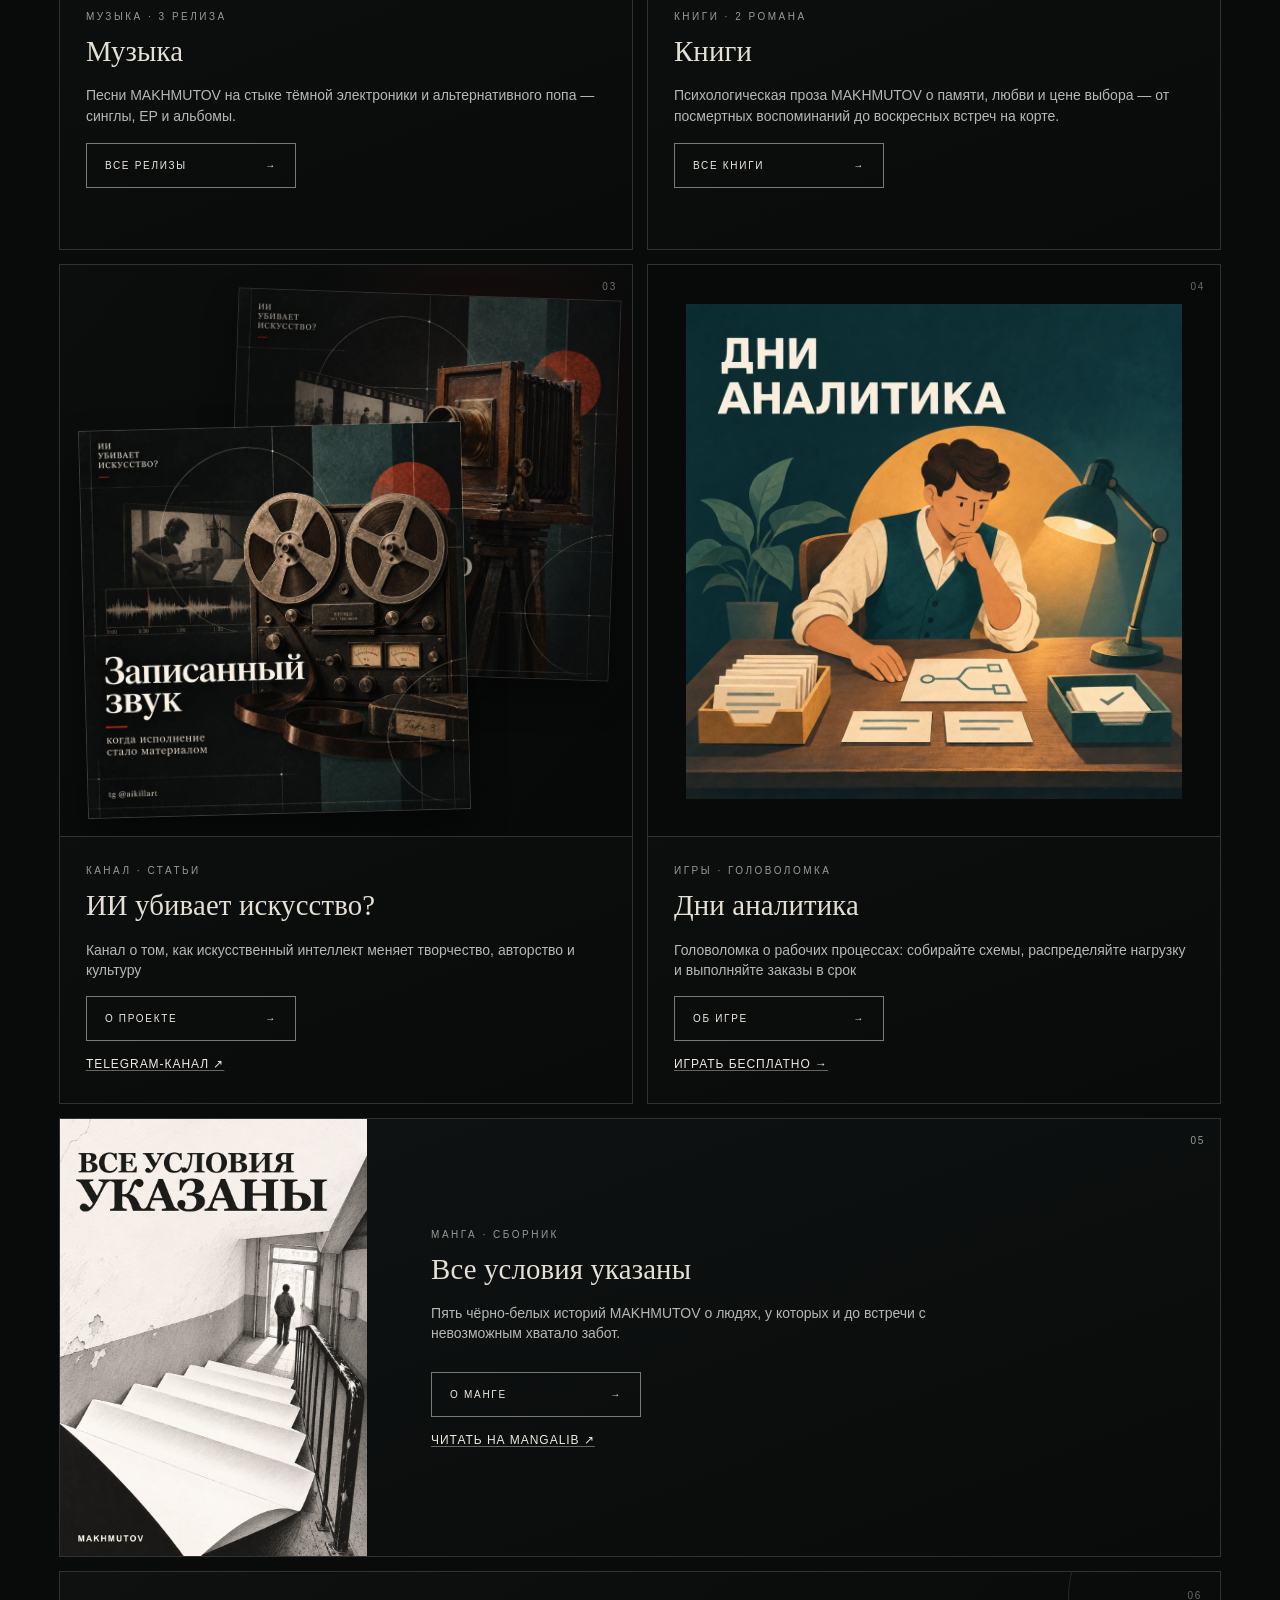
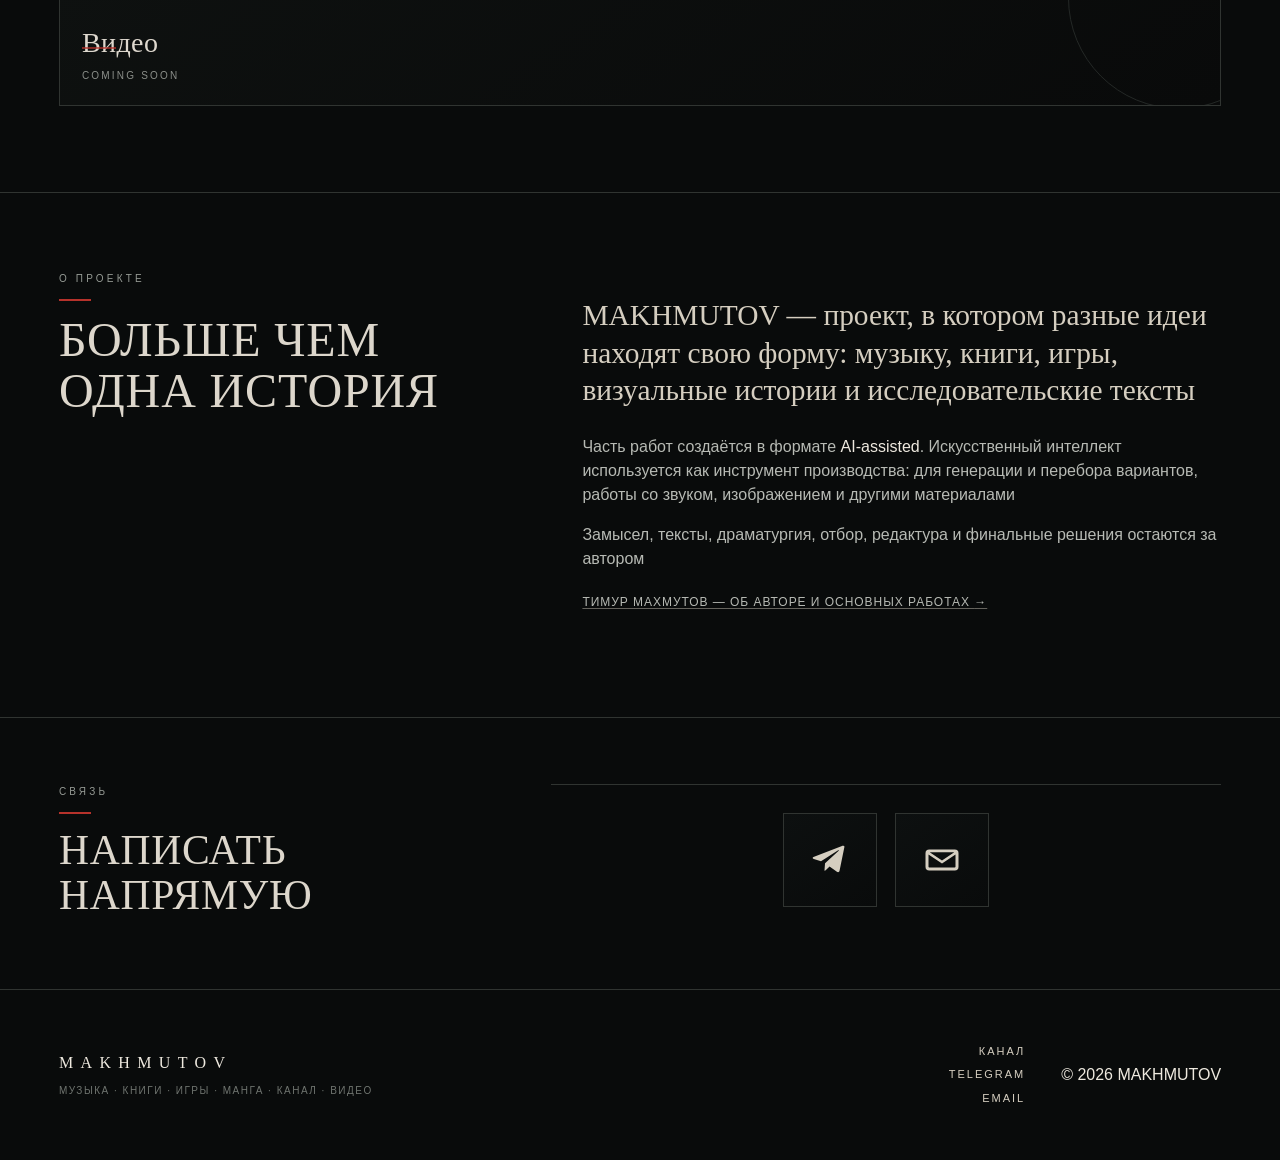
==== commit e2fceffd: "Publish «Все условия указаны» manga on the project site" ====
--- a/index.html
+++ b/index.html
@@ -27,7 +27,7 @@
 
   <link rel="icon" href="assets/favicon.svg" type="image/svg+xml">
   <link rel="preload" as="image" href="assets/portrait.webp" fetchpriority="high">
-  <link rel="stylesheet" href="styles.css?v=20261122-r2">
+  <link rel="stylesheet" href="styles.css?v=20261123-manga">
 
   <script type="application/ld+json">
   {
@@ -189,11 +189,23 @@
         </article>
       </div>
 
-      <div class="future-grid future-grid-pair" aria-label="Будущие направления">
-        <article class="future-card">
-          <span class="future-no">05</span>
-          <div><h3>Манга</h3><p>COMING SOON</p></div>
-        </article>
+      <article class="feature-card manga-feature" aria-labelledby="manga-card-title">
+        <div class="feature-index">05</div>
+        <a class="manga-cover" href="/manga/vse-usloviya-ukazany/" aria-label="Открыть страницу манги «Все условия указаны»">
+          <img src="/assets/vse-usloviya-ukazany.webp" alt="Обложка манги «Все условия указаны»" width="850" height="1209" loading="lazy">
+        </a>
+        <div class="feature-body">
+          <p class="project-type">Манга · Сборник</p>
+          <h3 id="manga-card-title">Все условия указаны</h3>
+          <p>Пять чёрно-белых историй MAKHMUTOV о людях, у которых и до встречи с невозможным хватало забот.</p>
+          <div class="feature-actions">
+            <a class="btn" href="/manga/vse-usloviya-ukazany/">О манге <span aria-hidden="true">→</span></a>
+            <a class="text-link card-secondary-link" href="https://mangalib.org/ru/manga/280184--vse-usloviia-ukazany?section=chapters" target="_blank" rel="noopener noreferrer">Читать на MangaLib <span aria-hidden="true">↗</span></a>
+          </div>
+        </div>
+      </article>
+
+      <div class="future-grid future-grid-pair future-grid-single" aria-label="Будущие направления">
         <article class="future-card">
           <span class="future-no">06</span>
           <div><h3>Видео</h3><p>COMING SOON</p></div>
--- a/styles.css
+++ b/styles.css
@@ -274,3 +274,31 @@
 .book-covers .category-cover{width:51%;aspect-ratio:904/1280}
 .book-covers .category-cover:first-child{left:8%;top:8%;width:48%;aspect-ratio:2/3}
 .book-covers .category-cover:nth-child(2){right:8%;bottom:7%}
+
+/* Portrait artwork stays fully visible on both the project card and the detail page. */
+.manga-feature {
+  display: grid;
+  grid-template-columns: clamp(190px, 24vw, 320px) minmax(0, 1fr);
+  margin-top: 14px;
+}
+.manga-cover { display: block; align-self: center; }
+.manga-cover img { display: block; width: 100%; height: auto; }
+.manga-feature .feature-body { align-self: center; max-width: 42rem; padding: clamp(26px, 5vw, 70px); }
+.manga-feature .feature-actions { margin-top: 12px; }
+.manga-feature .feature-index { color: var(--muted); }
+.future-grid.future-grid-single { grid-template-columns: 1fr; }
+.detail-media.manga-detail-cover { min-height: 0; }
+.detail-media.manga-detail-cover img { width: 100%; height: 100%; min-height: 0; max-height: min(82vh, 820px); object-fit: contain; }
+.manga-chapters { margin: 0; padding-left: 1.5em; line-height: 1.9; }
+.manga-chapters li::marker { color: var(--muted); }
+@media (min-width: 821px) and (max-width: 1000px) {
+  .manga-detail-hero { grid-template-columns: minmax(0, .9fr) minmax(0, 1.1fr); }
+}
+@media (max-width: 820px) {
+  .detail-media.manga-detail-cover { align-self: center; width: min(100%, 420px); height: auto; }
+  .detail-media.manga-detail-cover img { display: block; width: 100%; height: auto; max-height: none; padding: 0; }
+}
+@media (max-width: 520px) {
+  .manga-feature { grid-template-columns: 1fr; }
+  .manga-feature .feature-body { padding: 26px; }
+}
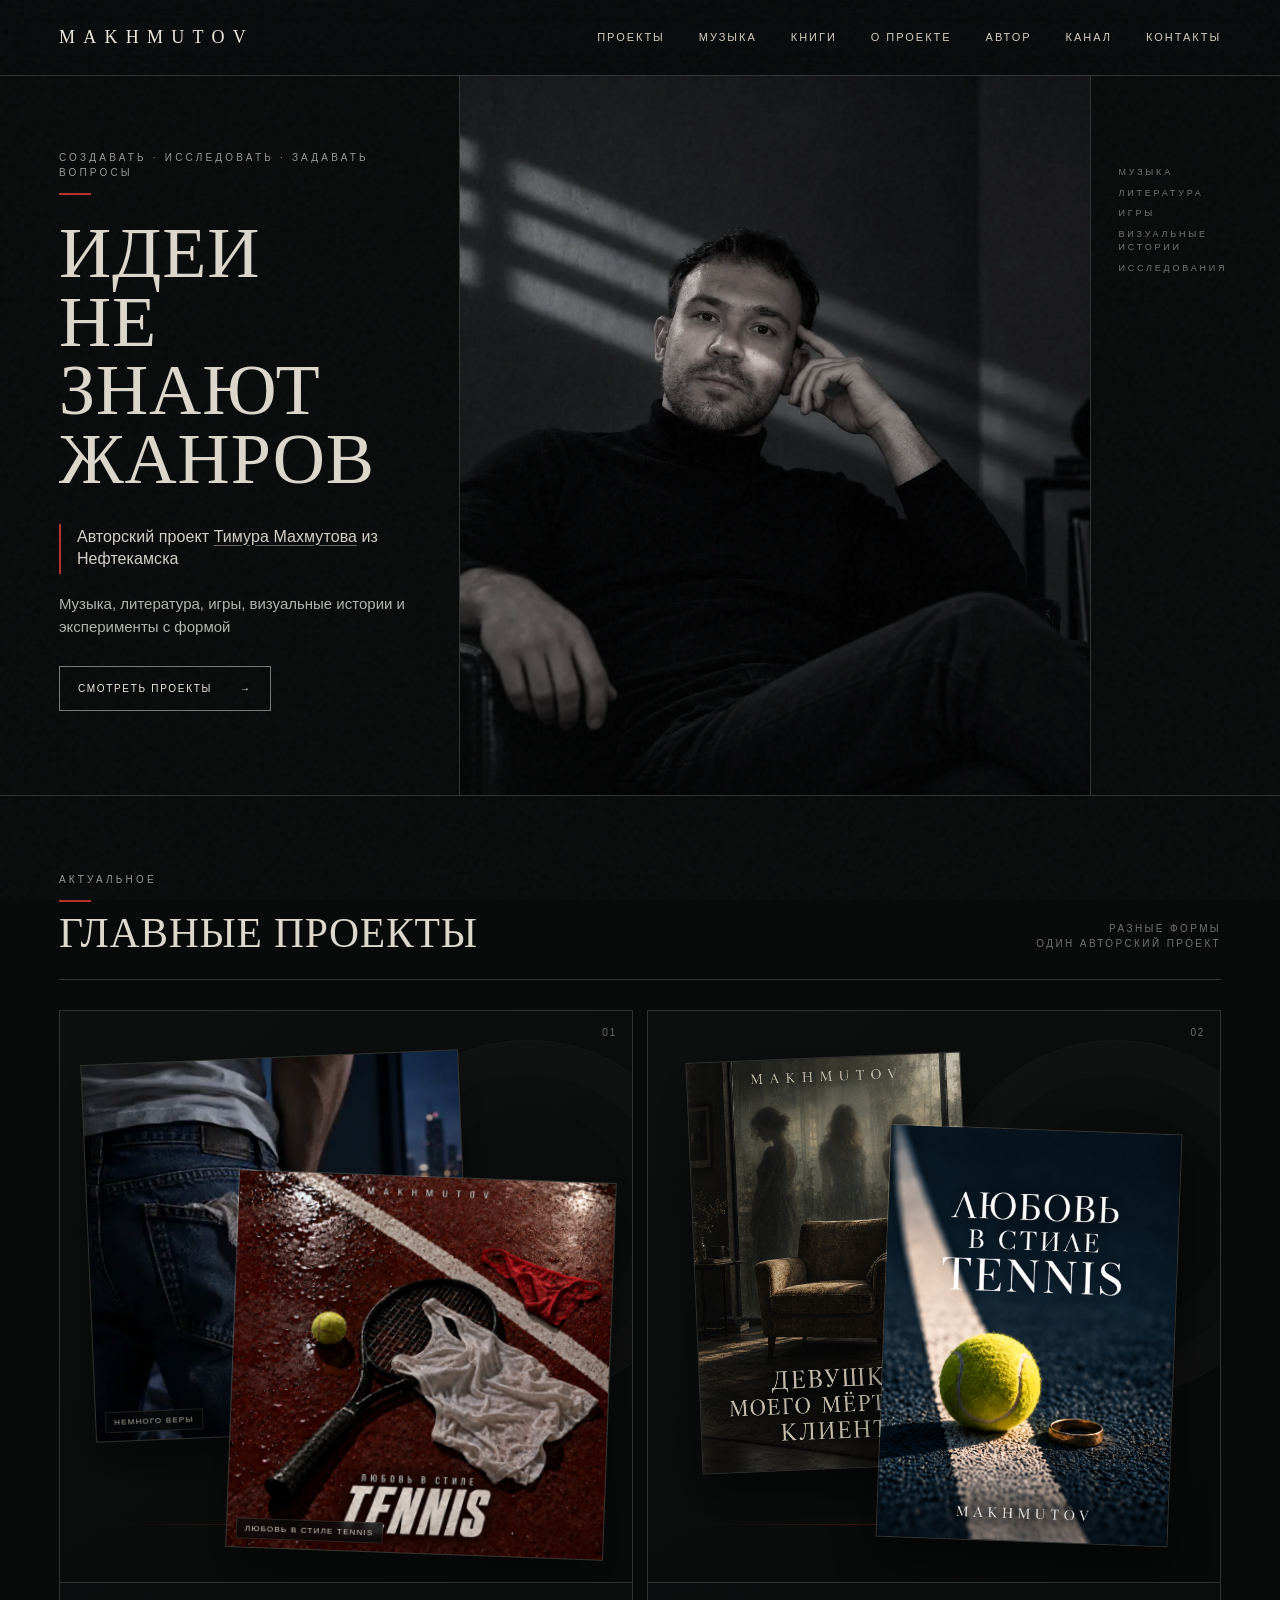
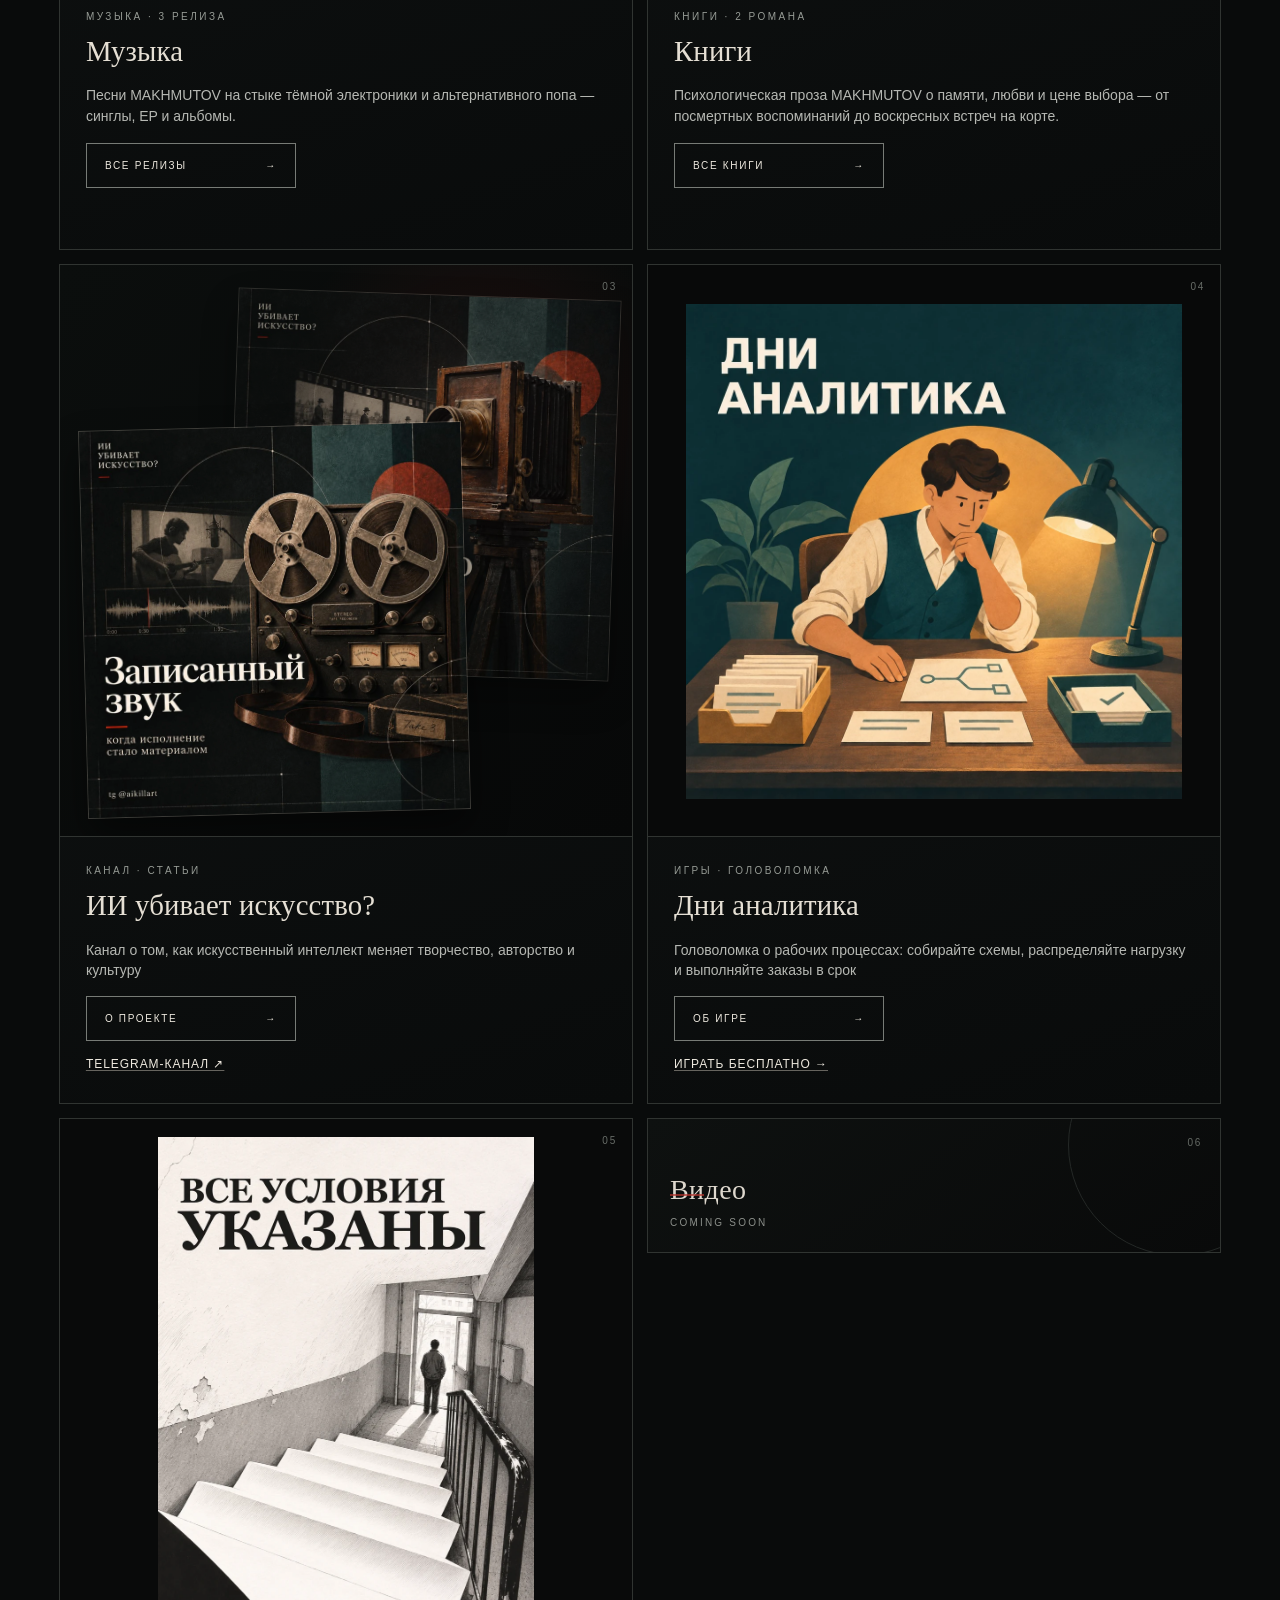
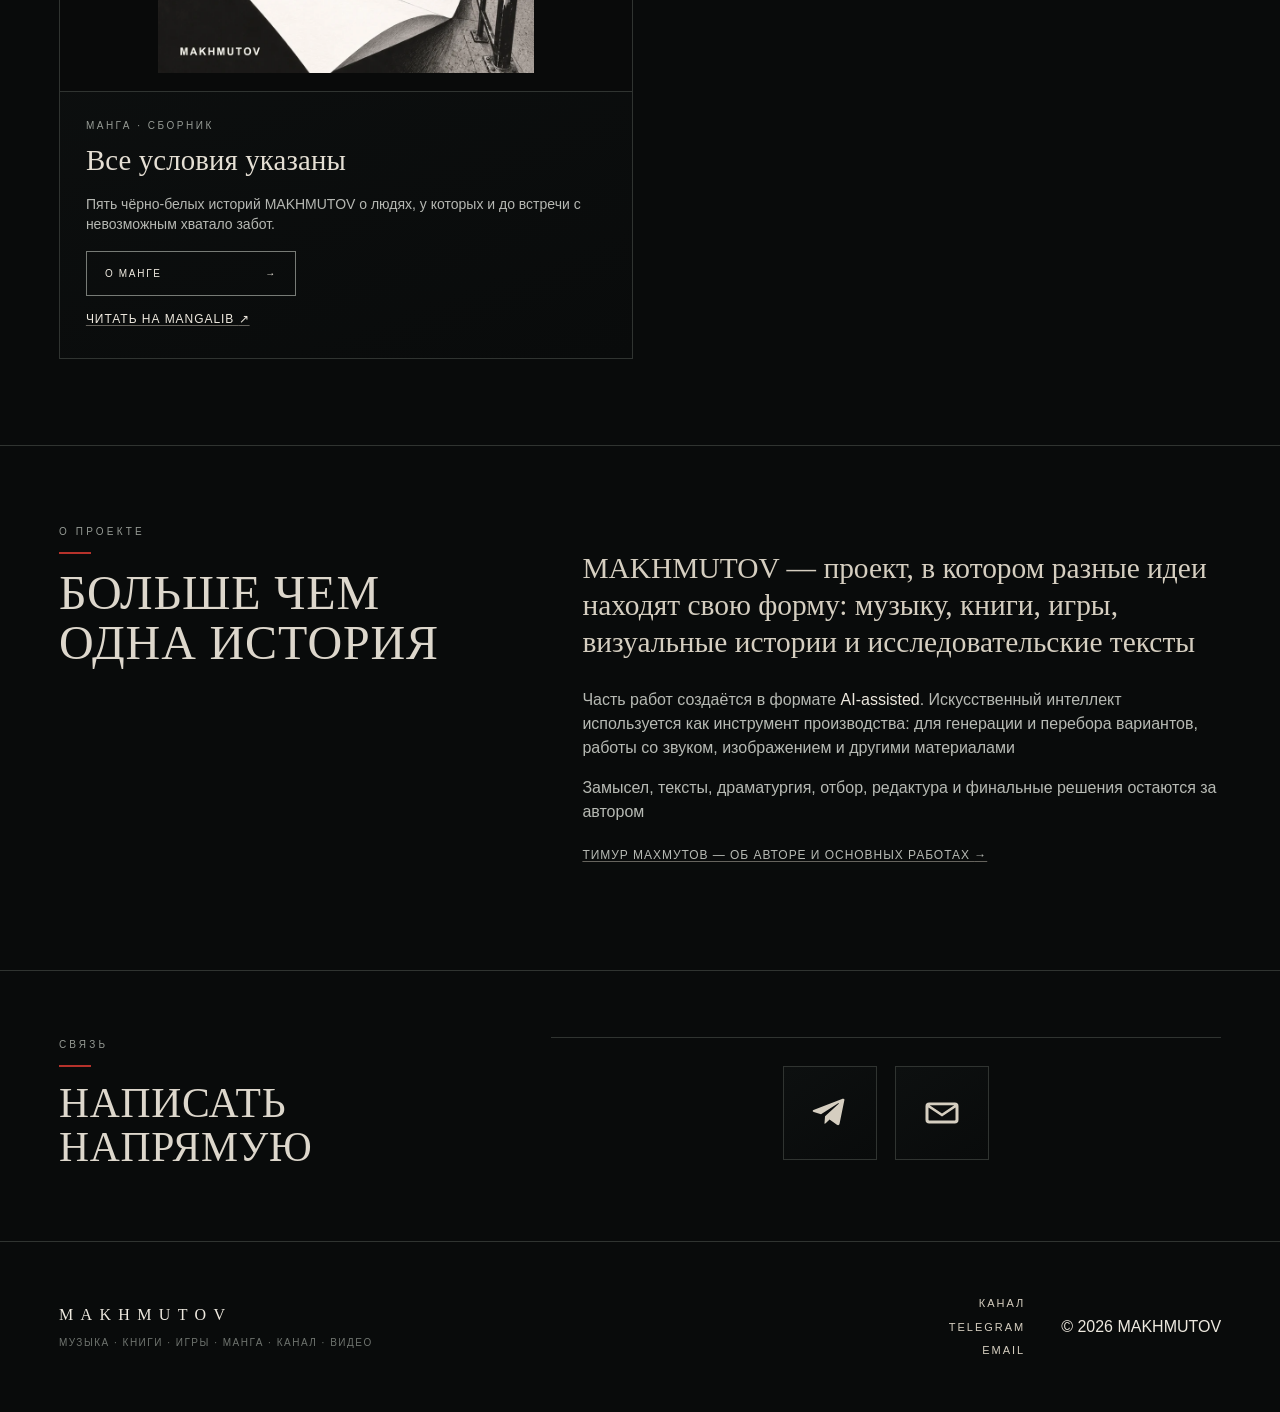
==== commit aadec211: "Keep the manga card in the standard project grid" ====
--- a/index.html
+++ b/index.html
@@ -27,7 +27,7 @@
 
   <link rel="icon" href="assets/favicon.svg" type="image/svg+xml">
   <link rel="preload" as="image" href="assets/portrait.webp" fetchpriority="high">
-  <link rel="stylesheet" href="styles.css?v=20261123-manga">
+  <link rel="stylesheet" href="styles.css?v=20261123-grid">
 
   <script type="application/ld+json">
   {
@@ -187,26 +187,24 @@
             </div>
           </div>
         </article>
-      </div>
-
-      <article class="feature-card manga-feature" aria-labelledby="manga-card-title">
-        <div class="feature-index">05</div>
-        <a class="manga-cover" href="/manga/vse-usloviya-ukazany/" aria-label="Открыть страницу манги «Все условия указаны»">
-          <img src="/assets/vse-usloviya-ukazany.webp" alt="Обложка манги «Все условия указаны»" width="850" height="1209" loading="lazy">
-        </a>
-        <div class="feature-body">
-          <p class="project-type">Манга · Сборник</p>
-          <h3 id="manga-card-title">Все условия указаны</h3>
-          <p>Пять чёрно-белых историй MAKHMUTOV о людях, у которых и до встречи с невозможным хватало забот.</p>
-          <div class="feature-actions">
-            <a class="btn" href="/manga/vse-usloviya-ukazany/">О манге <span aria-hidden="true">→</span></a>
-            <a class="text-link card-secondary-link" href="https://mangalib.org/ru/manga/280184--vse-usloviia-ukazany?section=chapters" target="_blank" rel="noopener noreferrer">Читать на MangaLib <span aria-hidden="true">↗</span></a>
-          </div>
-        </div>
-      </article>
-
-      <div class="future-grid future-grid-pair future-grid-single" aria-label="Будущие направления">
-        <article class="future-card">
+
+        <article class="feature-card" aria-labelledby="manga-card-title">
+          <div class="feature-index">05</div>
+          <a class="feature-media book-media" href="/manga/vse-usloviya-ukazany/" aria-label="Открыть страницу манги «Все условия указаны»">
+            <img src="/assets/vse-usloviya-ukazany.webp" alt="Обложка манги «Все условия указаны»" width="850" height="1209" loading="lazy">
+          </a>
+          <div class="feature-body">
+            <p class="project-type">Манга · Сборник</p>
+            <h3 id="manga-card-title">Все условия указаны</h3>
+            <p>Пять чёрно-белых историй MAKHMUTOV о людях, у которых и до встречи с невозможным хватало забот.</p>
+            <div class="feature-actions">
+              <a class="btn" href="/manga/vse-usloviya-ukazany/">О манге <span aria-hidden="true">→</span></a>
+              <a class="text-link card-secondary-link" href="https://mangalib.org/ru/manga/280184--vse-usloviia-ukazany?section=chapters" target="_blank" rel="noopener noreferrer">Читать на MangaLib <span aria-hidden="true">↗</span></a>
+            </div>
+          </div>
+        </article>
+
+        <article class="future-card" aria-label="Будущее направление: видео">
           <span class="future-no">06</span>
           <div><h3>Видео</h3><p>COMING SOON</p></div>
         </article>
--- a/styles.css
+++ b/styles.css
@@ -275,18 +275,11 @@
 .book-covers .category-cover:first-child{left:8%;top:8%;width:48%;aspect-ratio:2/3}
 .book-covers .category-cover:nth-child(2){right:8%;bottom:7%}
 
-/* Portrait artwork stays fully visible on both the project card and the detail page. */
-.manga-feature {
-  display: grid;
-  grid-template-columns: clamp(190px, 24vw, 320px) minmax(0, 1fr);
-  margin-top: 14px;
-}
-.manga-cover { display: block; align-self: center; }
-.manga-cover img { display: block; width: 100%; height: auto; }
-.manga-feature .feature-body { align-self: center; max-width: 42rem; padding: clamp(26px, 5vw, 70px); }
-.manga-feature .feature-actions { margin-top: 12px; }
-.manga-feature .feature-index { color: var(--muted); }
-.future-grid.future-grid-single { grid-template-columns: 1fr; }
+/* A portrait cover fits inside the same square artwork area as the other projects. */
+.book-media { position: relative; }
+.book-media img { position: absolute; inset: 0; }
+.featured-grid > .future-card { align-self: start; min-height: 135px; }
+
 .detail-media.manga-detail-cover { min-height: 0; }
 .detail-media.manga-detail-cover img { width: 100%; height: 100%; min-height: 0; max-height: min(82vh, 820px); object-fit: contain; }
 .manga-chapters { margin: 0; padding-left: 1.5em; line-height: 1.9; }
@@ -298,7 +291,3 @@
   .detail-media.manga-detail-cover { align-self: center; width: min(100%, 420px); height: auto; }
   .detail-media.manga-detail-cover img { display: block; width: 100%; height: auto; max-height: none; padding: 0; }
 }
-@media (max-width: 520px) {
-  .manga-feature { grid-template-columns: 1fr; }
-  .manga-feature .feature-body { padding: 26px; }
-}
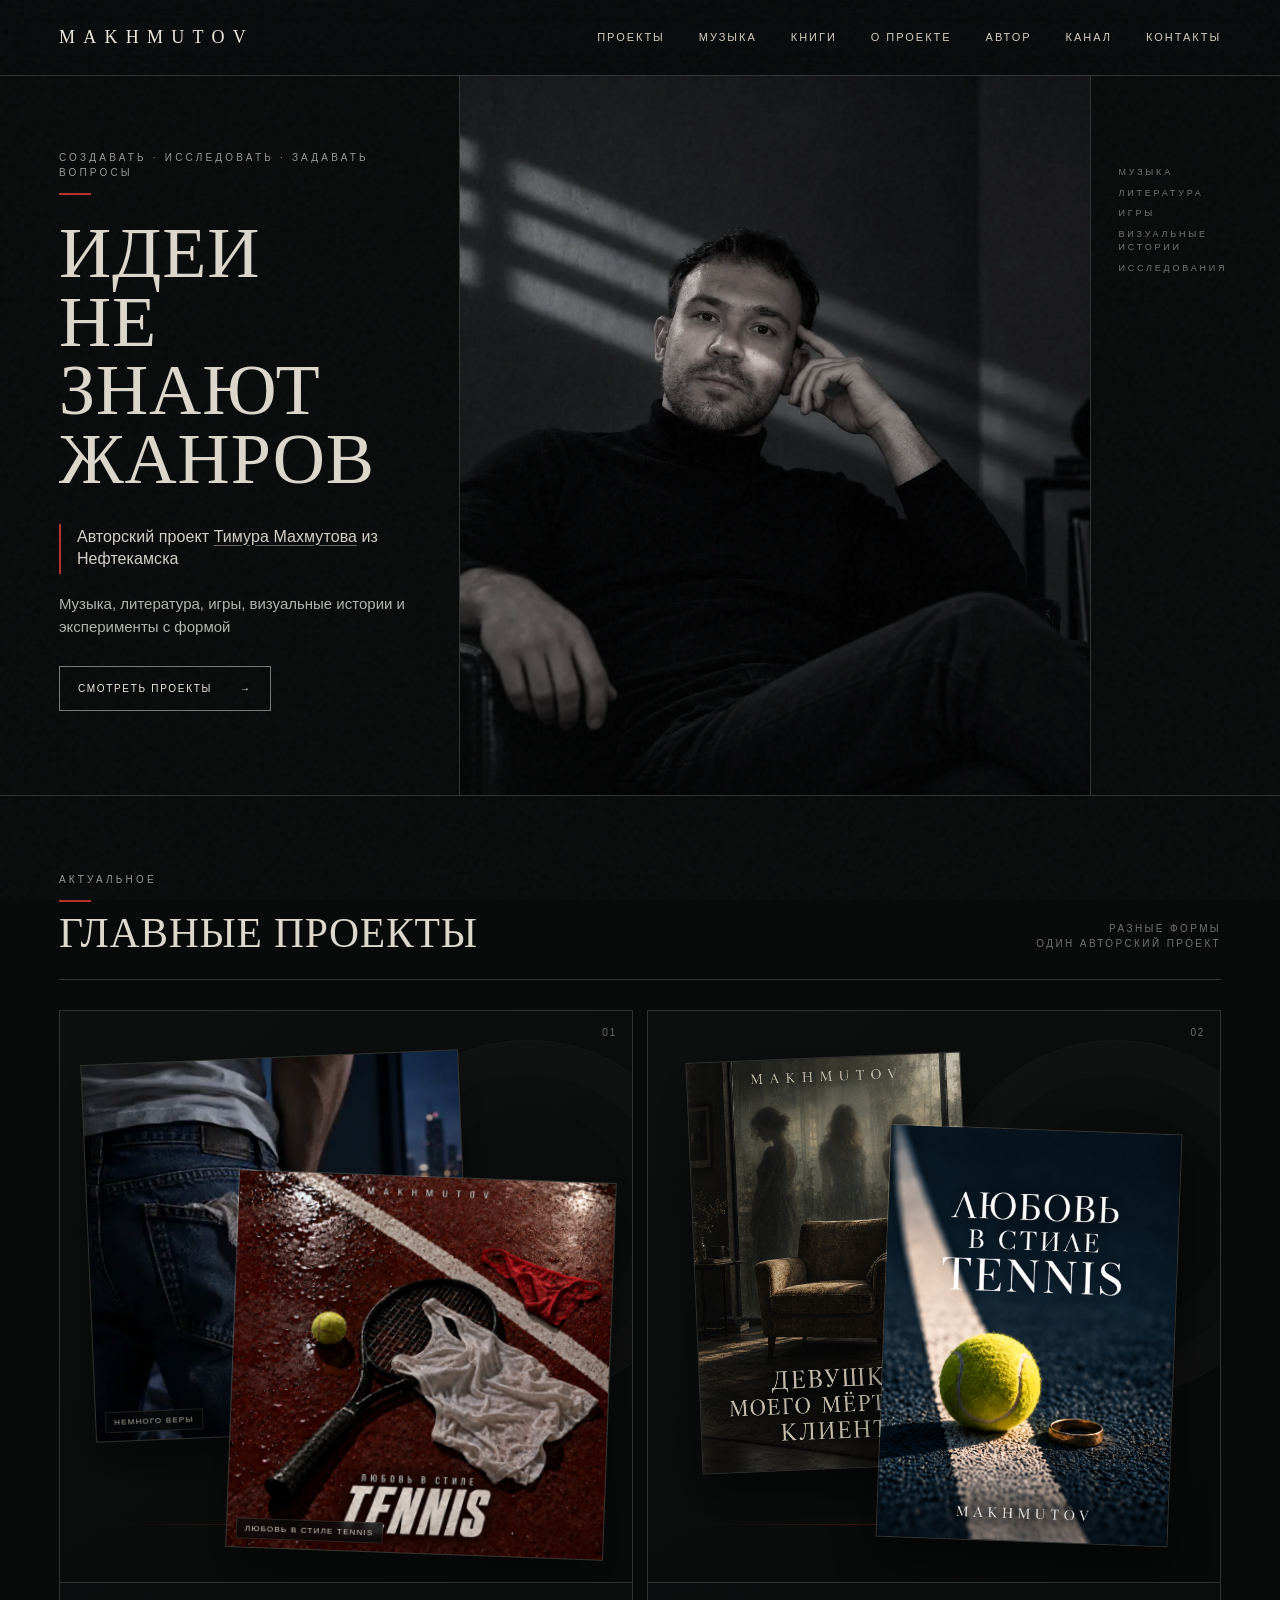
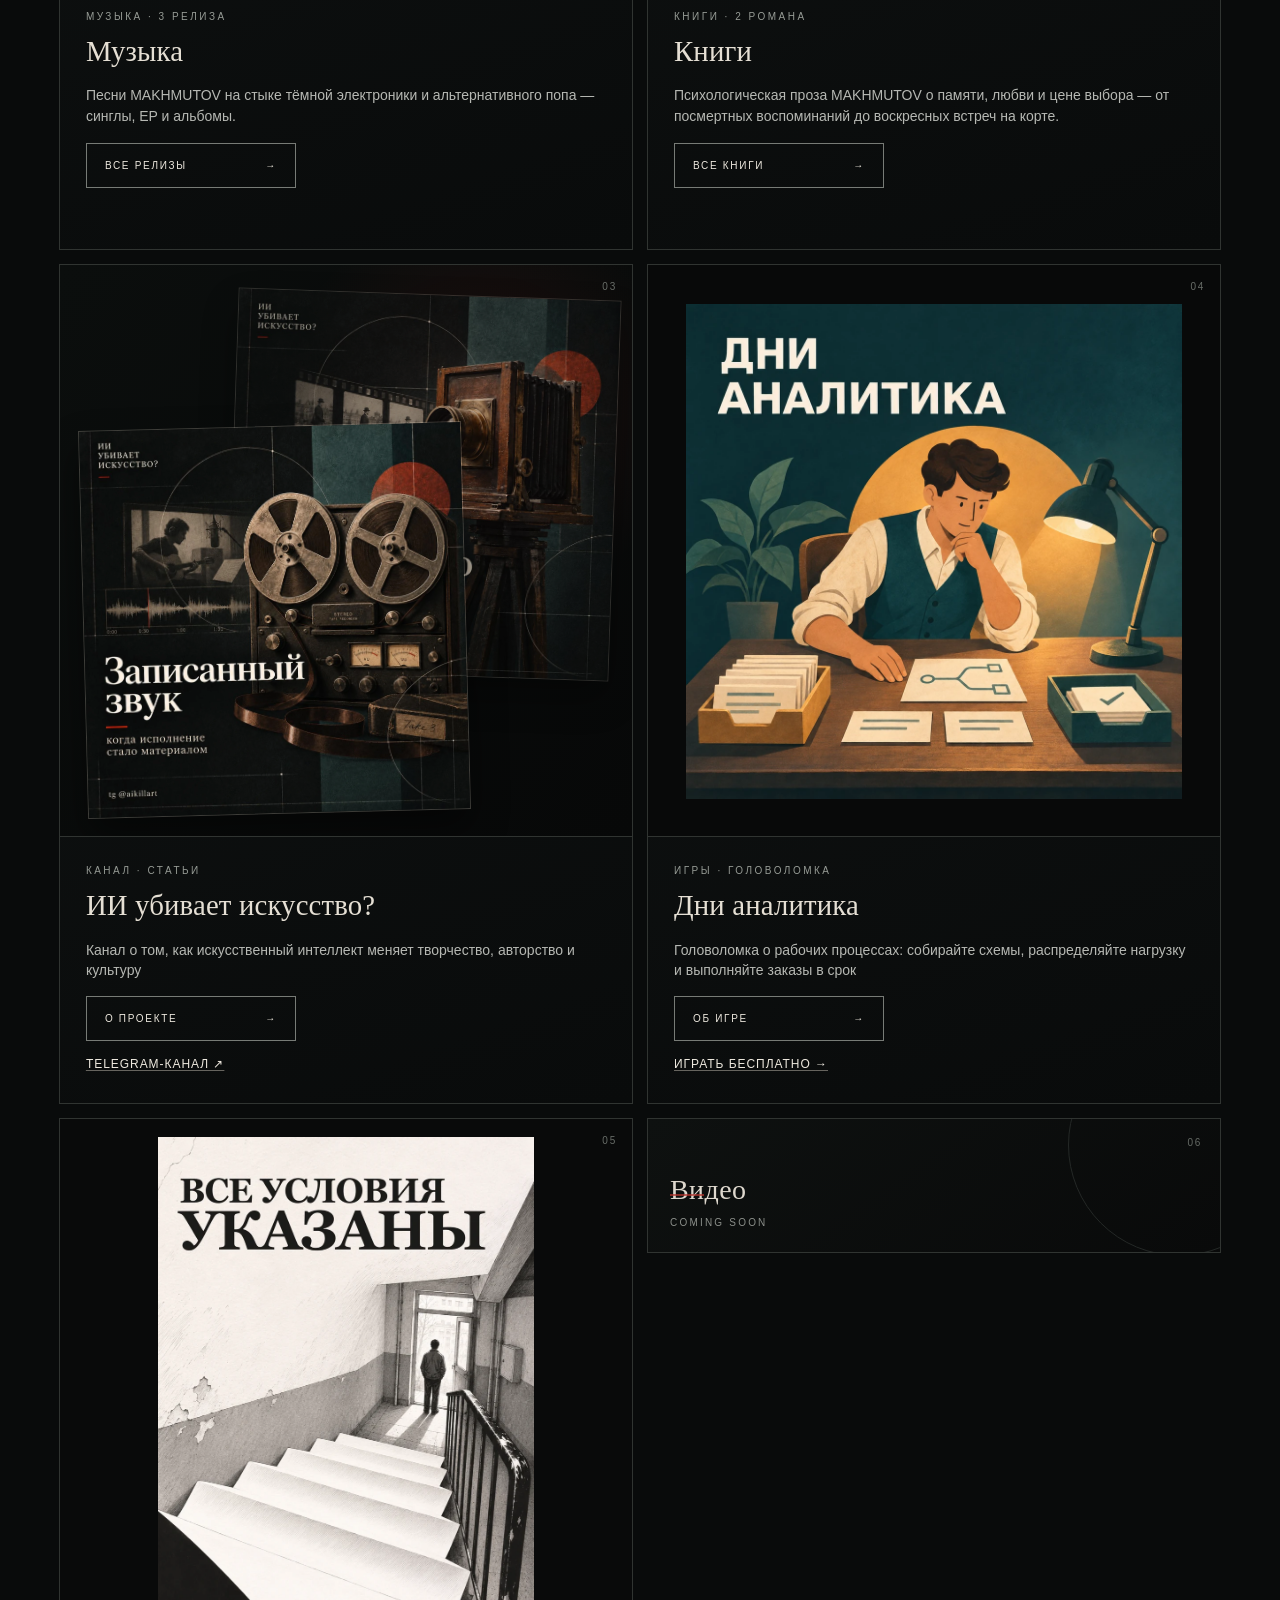
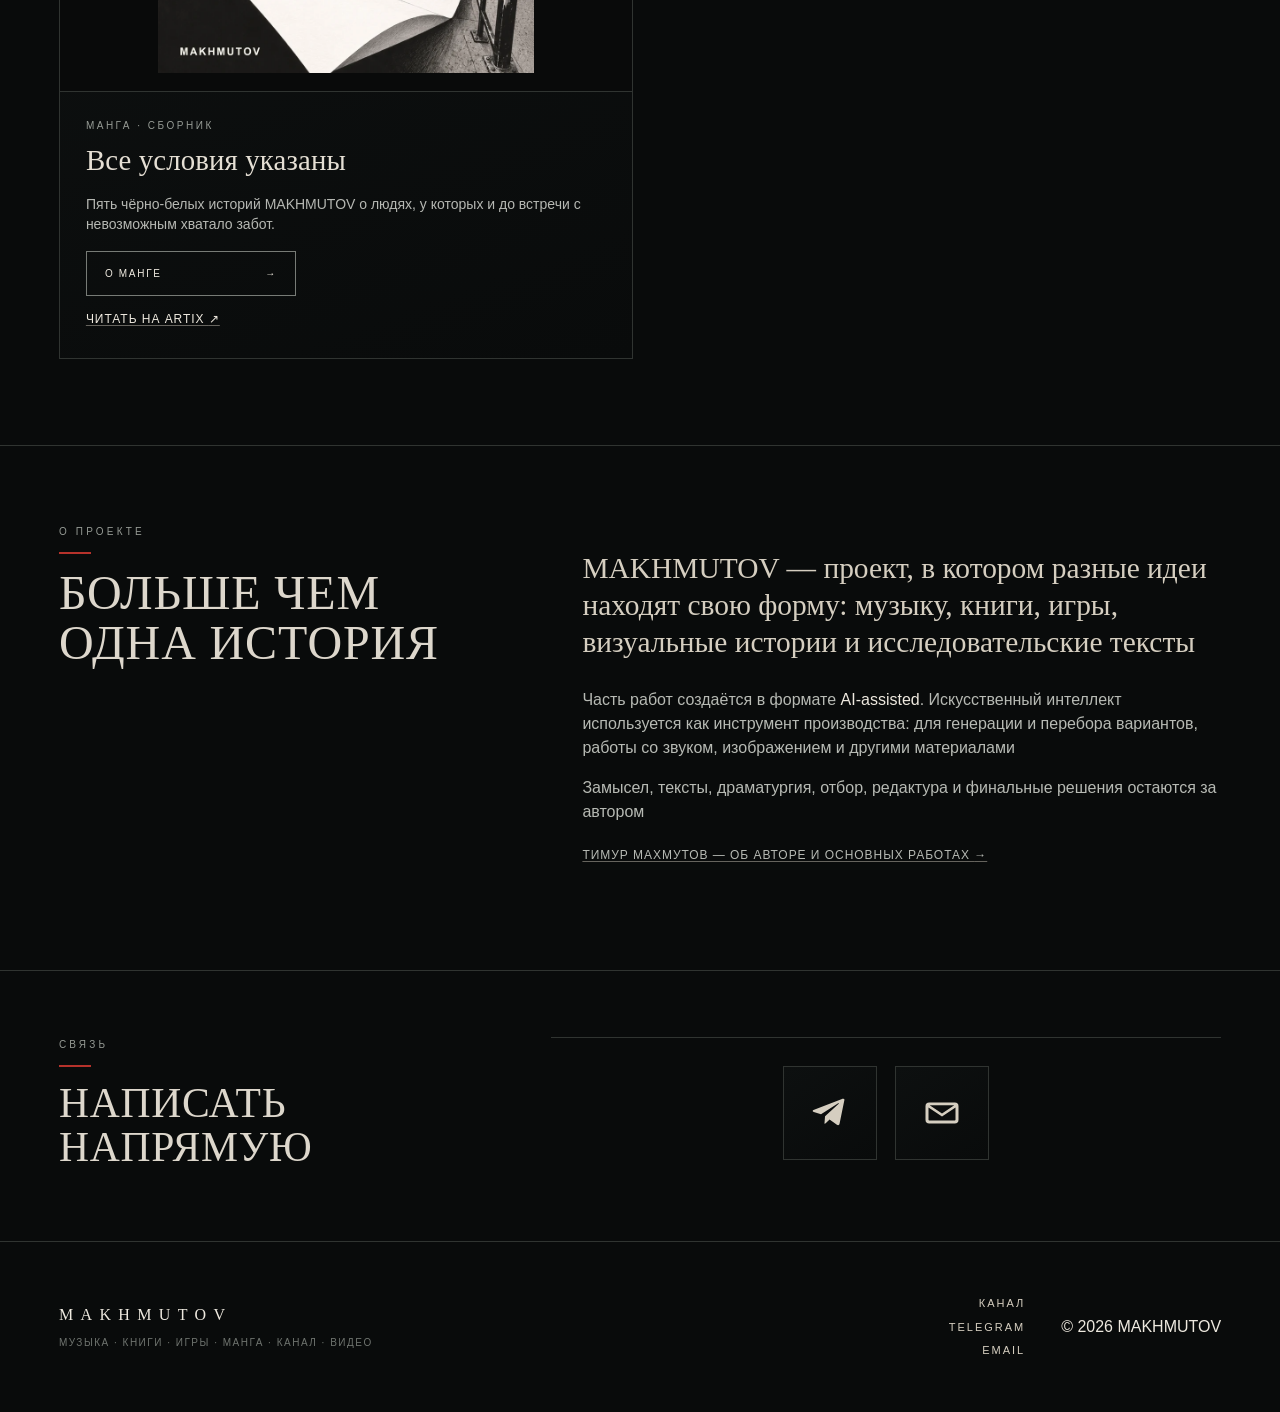
==== commit 19fc95d4: "Update manga reading links to Artix" ====
--- a/index.html
+++ b/index.html
@@ -199,7 +199,7 @@
             <p>Пять чёрно-белых историй MAKHMUTOV о людях, у которых и до встречи с невозможным хватало забот.</p>
             <div class="feature-actions">
               <a class="btn" href="/manga/vse-usloviya-ukazany/">О манге <span aria-hidden="true">→</span></a>
-              <a class="text-link card-secondary-link" href="https://mangalib.org/ru/manga/280184--vse-usloviia-ukazany?section=chapters" target="_blank" rel="noopener noreferrer">Читать на MangaLib <span aria-hidden="true">↗</span></a>
+              <a class="text-link card-secondary-link" href="https://artixcomics.ru/comic/vse-usloviya-ukazany" target="_blank" rel="noopener noreferrer">Читать на Artix <span aria-hidden="true">↗</span></a>
             </div>
           </div>
         </article>
